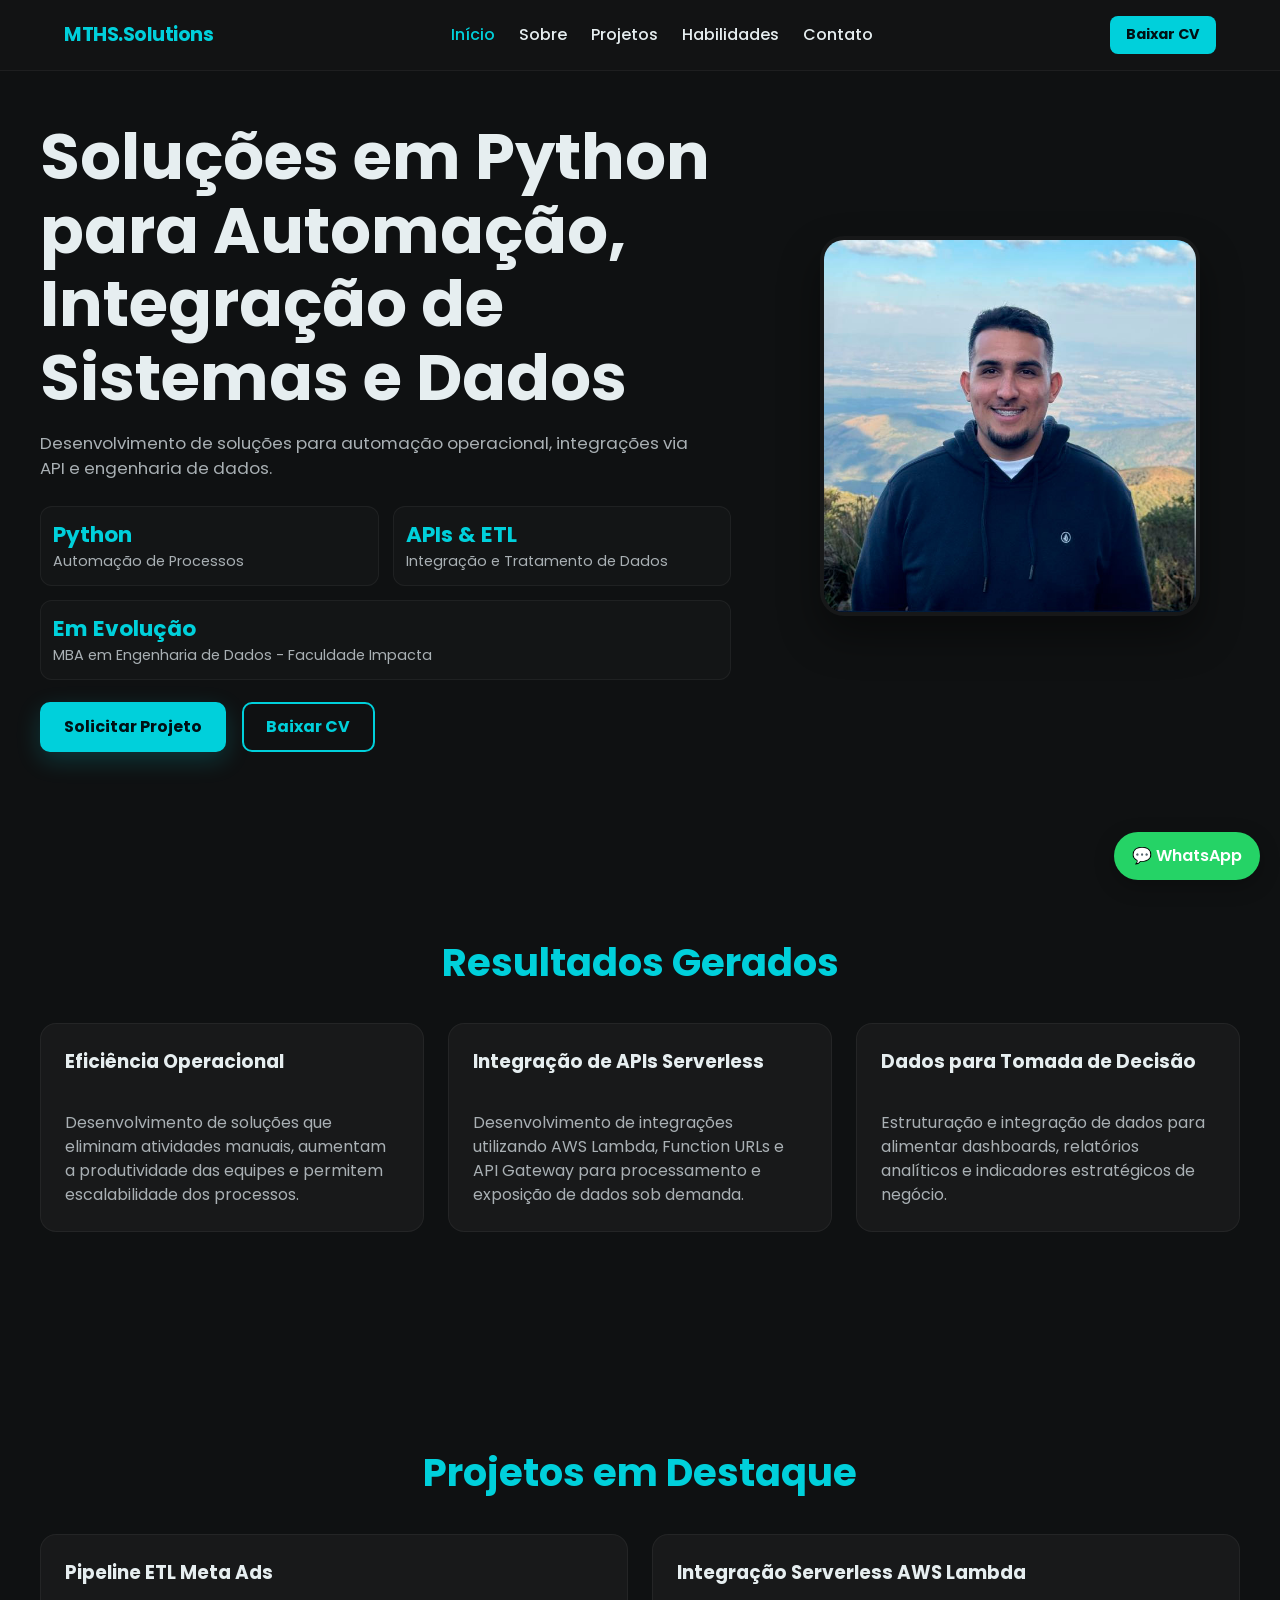
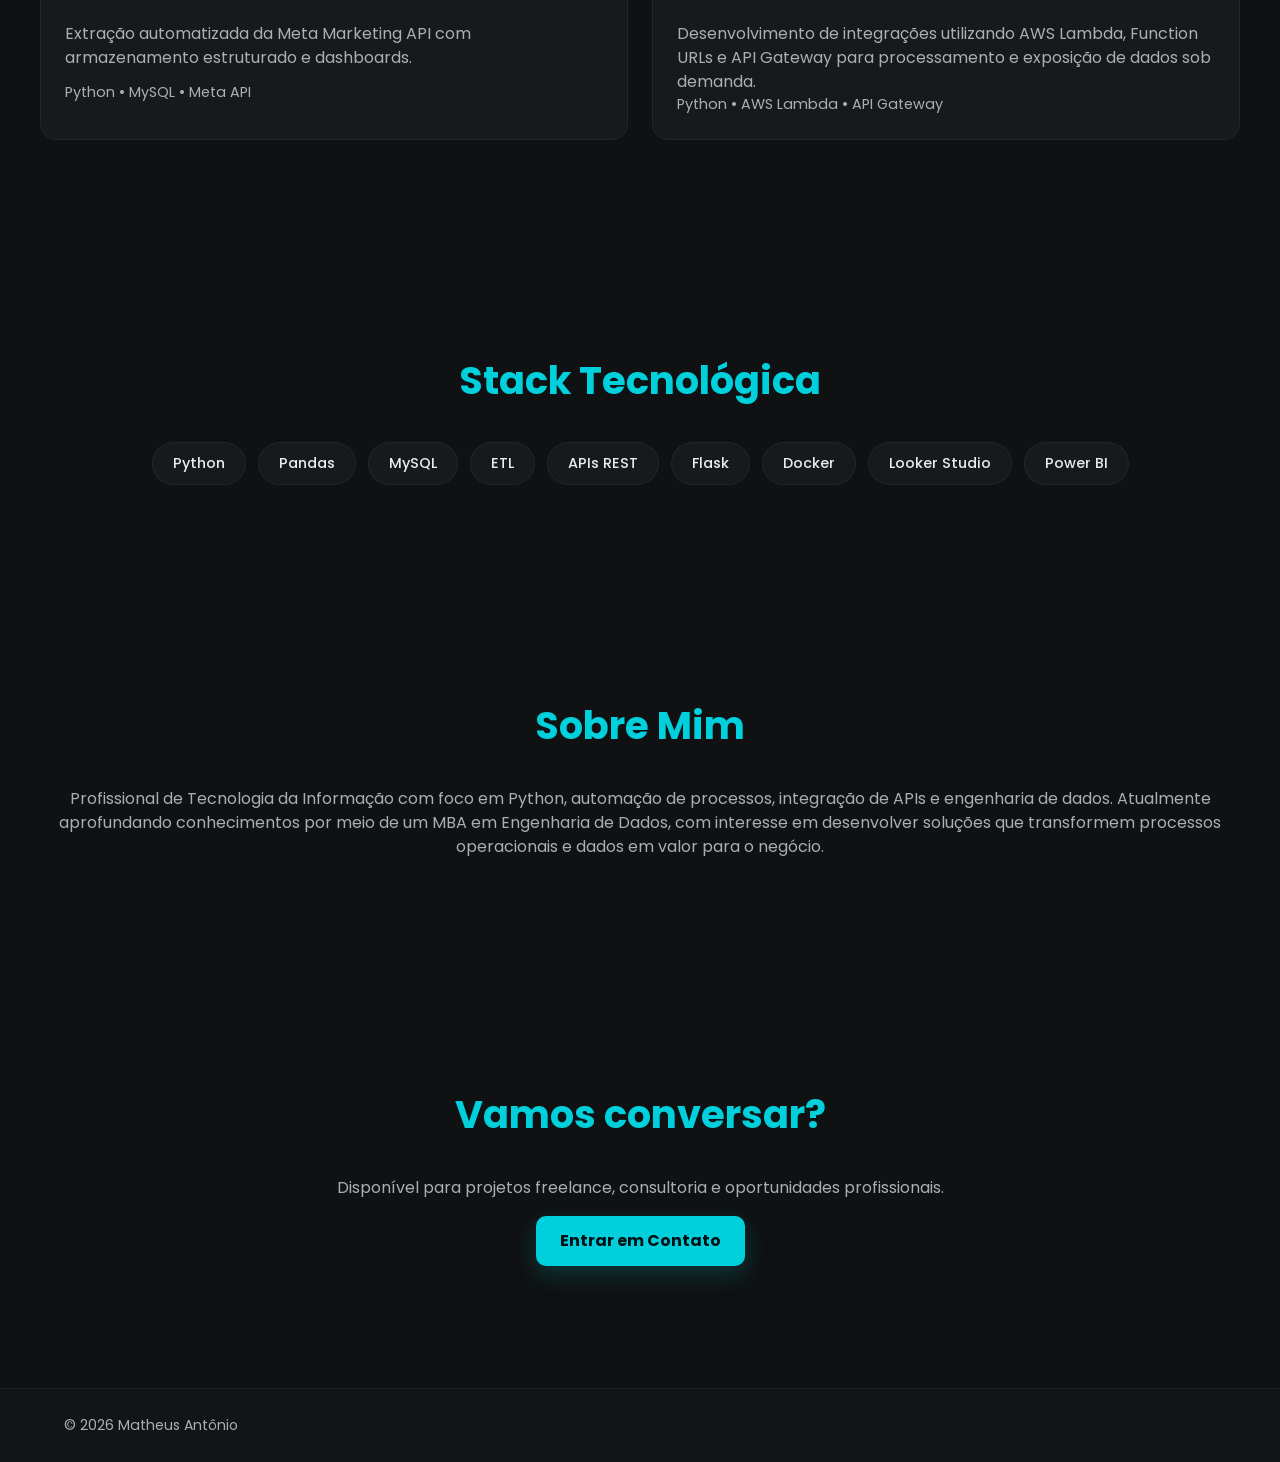
==== index.html @ af02271b "." ====
<!DOCTYPE html>
<html lang="pt-BR">

<head>

  <meta charset="utf-8">

  <meta
    name="viewport"
    content="width=device-width, initial-scale=1">

  <title>
    MTHS.Solution | Matheus Antonio
  </title>

  <meta
    name="description"
    content="Automação de processos, integração de APIs, ETL, engenharia de dados, OCR e dashboards. Soluções em Python para empresas.">

  <meta
    name="author"
    content="Matheus Antônio">

  <meta
    name="keywords"
    content="
    automação de processos,
    python,
    engenharia de dados,
    etl,
    mysql,
    api,
    web scraping,
    ocr,
    dashboards,
    looker studio,
    power bi
  ">

  <link
    rel="canonical"
    href="https://math3us021f.github.io/mths-solutions/">

  <link
    rel="icon"
    href="./assets/files/logo.png">

  <!-- Open Graph -->

  <meta
    property="og:locale"
    content="pt_BR">

  <meta
    property="og:type"
    content="website">

  <meta
    property="og:title"
    content="Matheus Antônio | Automação de Processos e Engenharia de Dados">

  <meta
    property="og:description"
    content="Automação, ETL, APIs, OCR e dashboards para empresas.">

  <meta
    property="og:url"
    content="https://math3us021f.github.io/mths-solutions/">

  <meta
    property="og:image"
    content="https://math3us021f.github.io/mths-solutions/assets/img/perfil.jpg">

  <meta
    property="og:site_name"
    content="MTHS.Solutions">

  <!-- Twitter -->

  <meta
    name="twitter:card"
    content="summary_large_image">

  <meta
    name="twitter:title"
    content="Matheus Antônio | Automação de Processos e Engenharia de Dados">

  <meta
    name="twitter:description"
    content="Automação, ETL, APIs, OCR e dashboards para empresas.">

  <meta
    name="twitter:image"
    content="https://math3us021f.github.io/mths-solutions/assets/img/perfil.jpg">

  <!-- Google Fonts -->

  <link
    rel="preconnect"
    href="https://fonts.googleapis.com">

  <link
    rel="preconnect"
    href="https://fonts.gstatic.com"
    crossorigin>

  <link
    href="https://fonts.googleapis.com/css2?family=Poppins:wght@300;400;600;700&display=swap"
    rel="stylesheet">

  <!-- CSS -->

  <link
    rel="stylesheet"
    href="./assets/css/style.css">

</head>

<body>

  <!-- WhatsApp -->

  <a href="https://wa.me/5511971608644"
    class="whatsapp-float"
    target="_blank"
    rel="noopener noreferrer">

    💬 WhatsApp

  </a>

  <!-- Header -->

  <header id="site-header" class="site-header">

    <div class="container header-inner">

      <a href="#home" class="logo">
        MTHS.Solutions
      </a>

      <nav id="navLinks" class="nav-center">

        <ul class="nav-list">

          <li><a href="#home" class="nav-link">Início</a></li>
          <li><a href="#sobre" class="nav-link">Sobre</a></li>
          <li><a href="#projetos" class="nav-link">Projetos</a></li>
          <li><a href="#habilidades" class="nav-link">Habilidades</a></li>
          <li><a href="#contato" class="nav-link">Contato</a></li>

        </ul>

      </nav>

      <div class="header-actions">

        <a href="./assets/files/Matheus_Antonio.pdf"
          class="btn-cv"
          download>

          Baixar CV

        </a>

        <button
            id="btnMenu"
            class="nav-toggle"
            aria-controls="navLinks"
            aria-expanded="false"
            aria-label="Abrir menu de navegação">

            <span class="hamburger"></span>

        </button>

      </div>

    </div>

  </header>

  <main>

    <!-- HERO -->

    <section id="home" class="hero container section">

      <div class="hero-left">

        <h1>
         Soluções em Python para Automação, Integração de Sistemas e Dados
        </h1>

        <p class="hero-bio">
          Desenvolvimento de soluções para automação operacional, integrações via API e engenharia de dados.
        </p>

        <div class="hero-stats">

          <div class="stat">
            <strong>Python</strong>
            <div class="small muted">
              Automação de Processos
            </div>
          </div>

          <div class="stat">
            <strong>APIs & ETL</strong>
            <div class="small muted">
              Integração e Tratamento de Dados
            </div>
          </div>

          <div class="stat">
            <strong>Em Evolução</strong>
            <div class="small muted">
              MBA em Engenharia de Dados - Faculdade Impacta
            </div>
          </div>

        </div>

        <div class="hero-cta">

          <a href="https://wa.me/5511971608644"
            class="btn-primary"
            target="_blank"
            rel="noopener noreferrer">

            Solicitar Projeto

          </a>

          <a href="./assets/files/Matheus_Antonio.pdf"
            class="btn-outline"
            download>

            Baixar CV

          </a>

        </div>

      </div>

      <div class="hero-right">

        <img
          src="./assets/img/perfil.jpg"
          alt="Matheus Antônio"
          class="perfil-img"
          width="380"
          height="380"
          loading="lazy">

      </div>

    </section>

    <!-- RESULTADOS -->

    <section class="section container">

      <h2 class="section-title">
        Resultados Gerados
      </h2>

      <div class="projects-grid">

        <div class="project-card">
          <h3>Eficiência Operacional</h3>
          <p class="muted">
            Desenvolvimento de soluções que eliminam atividades manuais, aumentam a produtividade das equipes e permitem escalabilidade dos processos.
          </p>
        </div>

        <div class="project-card">
          <h3>Integração de APIs Serverless</h3>
          <p class="muted">
            Desenvolvimento de integrações utilizando AWS Lambda, Function URLs e API Gateway para processamento e exposição de dados sob demanda.
          </p>
        </div>

        <div class="project-card">
          <h3>Dados para Tomada de Decisão</h3>
          <p class="muted">
            Estruturação e integração de dados para alimentar dashboards, relatórios analíticos e indicadores estratégicos de negócio.
          </p>
        </div>

      </div>

    </section>


    <!-- PROJETOS -->

    <section id="projetos" class="section container">

      <h2 class="section-title">
        Projetos em Destaque
      </h2>

      <div class="projects-grid">

        <article class="project-card">

          <h3>Pipeline ETL Meta Ads</h3>

          <p class="muted">
            Extração automatizada da Meta Marketing API com armazenamento estruturado e dashboards.
          </p>
          
          <div class="muted small">
            Python • MySQL • Meta API
          </div>
          
          <!-- <a
            href="https://github.com/Math3us021f"
            class="btn-outline-sm"
            target="_blank"
            rel="noopener noreferrer">

            Ver Projeto

          </a> -->

        </article>

        <article class="project-card">

          <h3>Integração Serverless AWS Lambda</h3>

          <p class="muted">
            Desenvolvimento de integrações utilizando AWS Lambda, Function URLs e API Gateway para processamento e exposição de dados sob demanda.
          </p>

          <div class="muted small">
            Python • AWS Lambda • API Gateway
          </div>

          <!-- <a
            href="https://github.com/Math3us021f"
            class="btn-outline-sm"
            target="_blank"
            rel="noopener noreferrer">

            Ver Projeto

          </a> -->

        </article>

      </div>

    </section>

    <!-- HABILIDADES -->

    <section id="habilidades" class="section container">

      <h2 class="section-title">
        Stack Tecnológica
      </h2>

      <div class="skills-grid">

        <div class="skill-card">Python</div>
        <div class="skill-card">Pandas</div>
        <div class="skill-card">MySQL</div>
        <div class="skill-card">ETL</div>
        <div class="skill-card">APIs REST</div>
        <div class="skill-card">Flask</div>
        <div class="skill-card">Docker</div>
        <div class="skill-card">Looker Studio</div>
        <div class="skill-card">Power BI</div>

      </div>

    </section>

    <!-- SOBRE -->

    <section id="sobre" class="section container">

      <h2 class="section-title">
        Sobre Mim
      </h2>

      <p class="muted center">
        Profissional de Tecnologia da Informação com foco em Python, automação de processos, integração de APIs e engenharia de dados. Atualmente aprofundando conhecimentos por meio de um MBA em Engenharia de Dados, com interesse em desenvolver soluções que transformem processos operacionais e dados em valor para o negócio.
      </p>

    </section>

    <!-- CONTATO -->

    <section id="contato" class="section container center">

      <h2 class="section-title">
        Vamos conversar?
      </h2>

      <p class="muted">
        Disponível para projetos freelance, consultoria e oportunidades profissionais.
      </p>

      <a href="https://wa.me/5511971608644"
        class="btn-primary"
        target="_blank"
        rel="noopener noreferrer">

        Entrar em Contato

      </a>

      <div class="hero-links">

        <!-- <a
          href="https://github.com/Math3us021f"
          class="social-btn"
          target="_blank">
          GitHub
        </a>

        <a
          href="https://linkedin.com/in/mthsa"
          class="social-btn"
          target="_blank">
          LinkedIn
        </a>

      </div> -->

    </section>

  </main>

  <footer class="site-footer">

    <div class="container footer-inner">

      <p class="footer-copy">
        © 2026 Matheus Antônio
      </p>

    </div>

  </footer>

 <script type="application/ld+json">
    {
    "@context":"https://schema.org",
    "@type":"Person",
    "name":"Matheus Antônio",
    "url":"https://math3us021f.github.io/mths-solutions/",
    "jobTitle":"Desenvolvedor Python e Engenheiro de Dados",
    "sameAs":[
        "https://github.com/Math3us021f",
        "https://linkedin.com/in/mthsa"
    ]
    }
</script>

 <script src="./assets/js/main.js"></script>

</body>

</html>
---- assets/css/style.css ----
/* =========================
   VARIABLES
   ========================= */
:root{
--bg:#0f1112;
--surface:rgba(20,21,22,0.95);
--surface-2:#18191a;
--text:#e6eef0;
--muted:#a9b0b4;
--accent:#00d0db;
--accent-2:#00a9b1;
--border:rgba(255,255,255,0.05);
--radius:12px;
--container-width:1200px;
--whatsapp:#25D366;
}

/* =========================
   BASE
   ========================= */
*{box-sizing:border-box}

html{scroll-behavior:smooth}

body{
margin:0;
min-height:100%;
font-family:"Poppins",system-ui,Segoe UI,Roboto,Helvetica,Arial,sans-serif;
background:var(--bg);
color:var(--text);
line-height:1.5;
-webkit-font-smoothing:antialiased;
-moz-osx-font-smoothing:grayscale;
overflow-x:hidden;
}

img{
max-width:100%;
height:auto;
display:block;
vertical-align:middle;
}

section{
scroll-margin-top:90px;
}

/* =========================
   ACCESSIBILITY
   ========================= */
a:focus-visible,
button:focus-visible{
outline:2px solid var(--accent);
outline-offset:2px;
}

/* =========================
   UTILITIES
   ========================= */
.muted{color:var(--muted)}
.small{font-size:.9rem}
.center{text-align:center}

/* =========================
   CONTAINER
   ========================= */
.container{
width:100%;
max-width:var(--container-width);
margin:0 auto;
padding:0 24px;
}

/* =========================
   HEADER
   ========================= */
.site-header{
position:fixed;
top:0;
left:0;
right:0;
width:100%;
background:var(--surface);
border-bottom:1px solid var(--border);
z-index:100;
backdrop-filter:blur(10px);
transition:box-shadow .3s;
}

.site-header.scrolled{
box-shadow:0 10px 30px rgba(0,0,0,.4);
}

.header-inner{
display:flex;
align-items:center;
justify-content:space-between;
height:70px;
}

.logo{
color:var(--accent);
font-weight:700;
font-size:1.2rem;
letter-spacing:-.5px;
text-decoration:none;
}

/* =========================
   NAVIGATION
   ========================= */
.nav-list{
display:flex;
gap:24px;
align-items:center;
list-style:none;
margin:0;
padding:0;
}

.nav-list li{
margin:0;
padding:0;
}

.nav-center{
display:flex;
align-items:center;
}

.nav-link{
color:var(--text);
text-decoration:none;
font-weight:500;
transition:.2s;
}

.nav-link:hover,
.nav-link.active{
color:var(--accent);
}

/* =========================
   BUTTONS
   ========================= */
.btn-cv,.btn-primary,.btn-outline{
display:inline-flex;
align-items:center;
justify-content:center;
text-decoration:none;
font-weight:700;
cursor:pointer;
border:none;
white-space:nowrap;
transition:.2s;
}

.btn-cv{
background:var(--accent);
color:#001014;
padding:.5rem 1rem;
border-radius:8px;
font-size:.9rem;
}

.btn-primary{
background:var(--accent);
color:#001014;
padding:.8rem 1.5rem;
border-radius:10px;
box-shadow:0 8px 24px rgba(0,208,219,.2);
}

.btn-outline{
border:2px solid var(--accent);
color:var(--accent);
background:transparent;
padding:.7rem 1.4rem;
border-radius:10px;
}

.btn-cv:hover,
.btn-primary:hover{
background:var(--accent-2);
transform:translateY(-2px);
}

.btn-outline:hover{
background:var(--accent);
color:#001014;
}

/* =========================
   MOBILE MENU
   ========================= */
.nav-toggle{
display:none;
background:none;
border:0;
padding:8px;
cursor:pointer;
}

.hamburger,
.hamburger::before,
.hamburger::after{
display:block;
width:24px;
height:2px;
background:var(--text);
border-radius:2px;
position:relative;
transition:.3s;
}

.hamburger::before,
.hamburger::after{
content:"";
position:absolute;
left:0;
}

.hamburger::before{top:-8px}
.hamburger::after{top:8px}

.nav-toggle.open .hamburger{
background:transparent;
}

.nav-toggle.open .hamburger::before{
transform:rotate(45deg);
top:0;
}

.nav-toggle.open .hamburger::after{
transform:rotate(-45deg);
top:0;
}

/* =========================
   SECTIONS
   ========================= */
.section{
padding:clamp(50px,10vh,100px) 0;
}

.section-title{
font-size:clamp(1.8rem,4vw,2.4rem);
color:var(--accent);
margin-bottom:32px;
text-align:center;
}

/* =========================
   HERO
   ========================= */
.hero{
display:grid;
grid-template-columns:1.2fr .8fr;
gap:48px;
align-items:center;
min-height:90vh;
padding:120px 0 60px;
}

.hero h1{
font-size:clamp(2.2rem,6vw,4rem);
line-height:1.15;
margin:0 0 16px;
}

.hero-role{
font-size:clamp(1.1rem,3vw,1.5rem);
color:var(--accent);
font-weight:600;
margin:10px 0 20px;
}

.hero-bio{
max-width:650px;
color:var(--muted);
font-size:1.05rem;
margin-bottom:24px;
}

.hero-cta{
display:flex;
gap:16px;
flex-wrap:wrap;
}

.hero-links,
.social-links{
margin-top:32px;
display:flex;
gap:12px;
flex-wrap:wrap;
}

.hero-right .hero-role{
margin-top:0;
font-size:1.15rem;
}

/* =========================
   HERO STATS
   ========================= */
.hero-stats{
display:grid;
grid-template-columns:1fr 1fr;
gap:14px;
margin:18px 0 22px;
text-align:left;
}

.hero-stats .stat{
padding:12px;
background:rgba(255,255,255,.02);
border:1px solid var(--border);
border-radius:var(--radius);
}

.hero-stats strong{
display:block;
font-size:1.35rem;
color:var(--accent);
}

.hero-stats .stat:last-child{
grid-column:span 2;
}

/* =========================
   PROFILE IMAGE
   ========================= */
.perfil-img{
width:100%;
max-width:380px;
aspect-ratio:1/1;
object-fit:cover;
border-radius:24px;
border:4px solid rgba(255,255,255,.03);
box-shadow:0 20px 40px rgba(0,0,0,.4);
margin:0 auto 20px;
}

/* =========================
   SOCIAL BUTTONS
   ========================= */
.social-btn{
display:inline-flex;
align-items:center;
gap:8px;
padding:.6rem 1rem;
border-radius:99px;
background:var(--surface-2);
border:1px solid var(--border);
color:var(--muted);
text-decoration:none;
transition:.3s;
}

.social-btn .icon{
width:18px;
height:18px;
}

.social-btn:hover{
transform:translateY(-3px);
color:var(--accent);
border-color:var(--accent);
}

/* =========================
   SKILLS
   ========================= */
.skills-grid{
display:flex;
flex-wrap:wrap;
gap:12px;
justify-content:center;
}

.skill-card{
background:var(--surface-2);
padding:10px 20px;
border-radius:50px;
border:1px solid var(--border);
font-size:.9rem;
font-weight:500;
}

/* =========================
   PROJECTS
   ========================= */
.projects-grid{
display:grid;
grid-template-columns:repeat(auto-fit,minmax(260px,1fr));
gap:24px;
}

.project-card{
display:flex;
flex-direction:column;
background:var(--surface-2);
border-radius:16px;
padding:24px;
border:1px solid var(--border);
transition:transform .3s,box-shadow .3s;
will-change:transform;
min-height: 100%
}

.project-card h3{
  margin-top: 0;     /* Remove margem superior do título */
}

.project-card .muted:last-of-type{
  margin-bottom: auto;  /* Empurra o botão para baixo */
}
.project-card:hover{
transform:translateY(-8px);
box-shadow:0 20px 40px rgba(0,0,0,.4);
}

.btn-outline-sm{
display:inline-flex;
align-items:center;
justify-content:center;
margin-top:16px;
padding:.55rem .95rem;
border-radius:8px;
border:1px solid var(--accent);
color:var(--accent);
text-decoration:none;
font-size:.88rem;
font-weight:700;
transition:.2s;
}

.btn-outline-sm:hover{
background:var(--accent);
color:#001014;
}

/* =========================
   CONTACT
   ========================= */
.contato-grid{
display:grid;
grid-template-columns:1fr 350px;
gap:60px;
align-items:center;
}

/* =========================
   TOAST
   ========================= */
.toast{
position:fixed;
bottom:20px;
left:50%;
transform:translateX(-50%) translateY(120%);
background:var(--surface-2);
color:var(--text);
padding:12px 20px;
border-radius:8px;
border:1px solid var(--border);
font-size:.9rem;
z-index:1000;
transition:transform .3s ease;
box-shadow:0 8px 24px rgba(0,0,0,.3);
white-space:nowrap;
}

.toast.visible{
transform:translateX(-50%) translateY(0);
}

/* =========================
   FOOTER
   ========================= */
.site-footer{
padding:26px 0;
border-top:1px solid var(--border);
color:var(--muted);
background:rgba(255,255,255,.01);
}

.footer-inner{
display:flex;
align-items:center;
justify-content:space-between;
gap:14px;
}

.footer-copy{
margin:0;
font-size:.88rem;
}

.footer-links{
display:flex;
gap:14px;
flex-wrap:wrap;
}

.footer-links a{
color:var(--muted);
text-decoration:none;
font-size:.88rem;
padding:6px 8px;
border-radius:10px;
transition:.2s;
}

.footer-links a:hover{
color:var(--accent);
background:rgba(255,255,255,.03);
}

/* =========================
   WHATSAPP BUTTON
   ========================= */
.whatsapp-float{
position:fixed;
bottom:20px;
right:20px;
background:var(--whatsapp);
color:#fff;
padding:12px 18px;
border-radius:30px;
font-weight:600;
text-decoration:none;
box-shadow:0 6px 20px rgba(0,0,0,.25);
z-index:999;
transition:.3s;
}

.whatsapp-float:hover{
transform:scale(1.05);
}

/* =========================
   RESPONSIVE
   ========================= */

@media(max-width:1000px){

.hero{
grid-template-columns:1fr;
text-align:center;
gap:18px;
min-height:auto;
}

.hero-left{order:1}
.hero-right{order:2}

.hero-right{
max-width:640px;
margin:0 auto;
padding:14px;
background:rgba(255,255,255,.02);
border:1px solid var(--border);
border-radius:14px;
}

.contato-grid{
grid-template-columns:1fr;
text-align:center;
gap:34px;
}

.social-links{
justify-content:center;
}

}

@media(max-width:768px){

.nav-toggle{
display:block;
}

.header-actions .btn-cv{
display:none;
}

.nav-center{
position:absolute;
top:70px;
left:0;
right:0;
background:var(--surface-2);
flex-direction:column;
padding:18px;
border-bottom:1px solid var(--border);

opacity:0;
transform:translateY(-10px);
pointer-events:none;
transition:.25s ease;
}

.nav-center.active{
opacity:1;
transform:translateY(0);
pointer-events:auto;
}

.nav-center .nav-link{
padding:10px 0;
font-size:1rem;
}

}

@media(max-width:600px){

.container{
padding:0 18px;
}

.hero{
padding:96px 0 40px;
}

.hero-cta{
width:100%;
flex-direction:column;
gap:10px;
}

.btn-primary,
.btn-outline{
width:100%;
max-width:360px;
margin:0 auto;
}

.section{
padding:44px 0;
}

.projects-grid{
gap:14px;
}

.project-card{
padding:18px;
}

.skill-card{
padding:9px 14px;
font-size:.85rem;
}

.whatsapp-float{
bottom:16px;
right:16px;
padding:10px 14px;
font-size:.9rem;
}

}

@media(max-width:380px){

.hero{
gap:14px;
padding:88px 0 34px;
}

.hero-stats{
grid-template-columns:1fr;
}

.hero-stats .stat:last-child{
grid-column:auto;
}

.perfil-img{
width:min(72vw,240px);
margin:0 auto 10px; 
}

}

::selection{
background:var(--accent);
color:#001014;
}

::-webkit-scrollbar{
width:10px;
}

::-webkit-scrollbar-track{
background:var(--bg);
}

::-webkit-scrollbar-thumb{
background:var(--accent);
border-radius:999px;
}
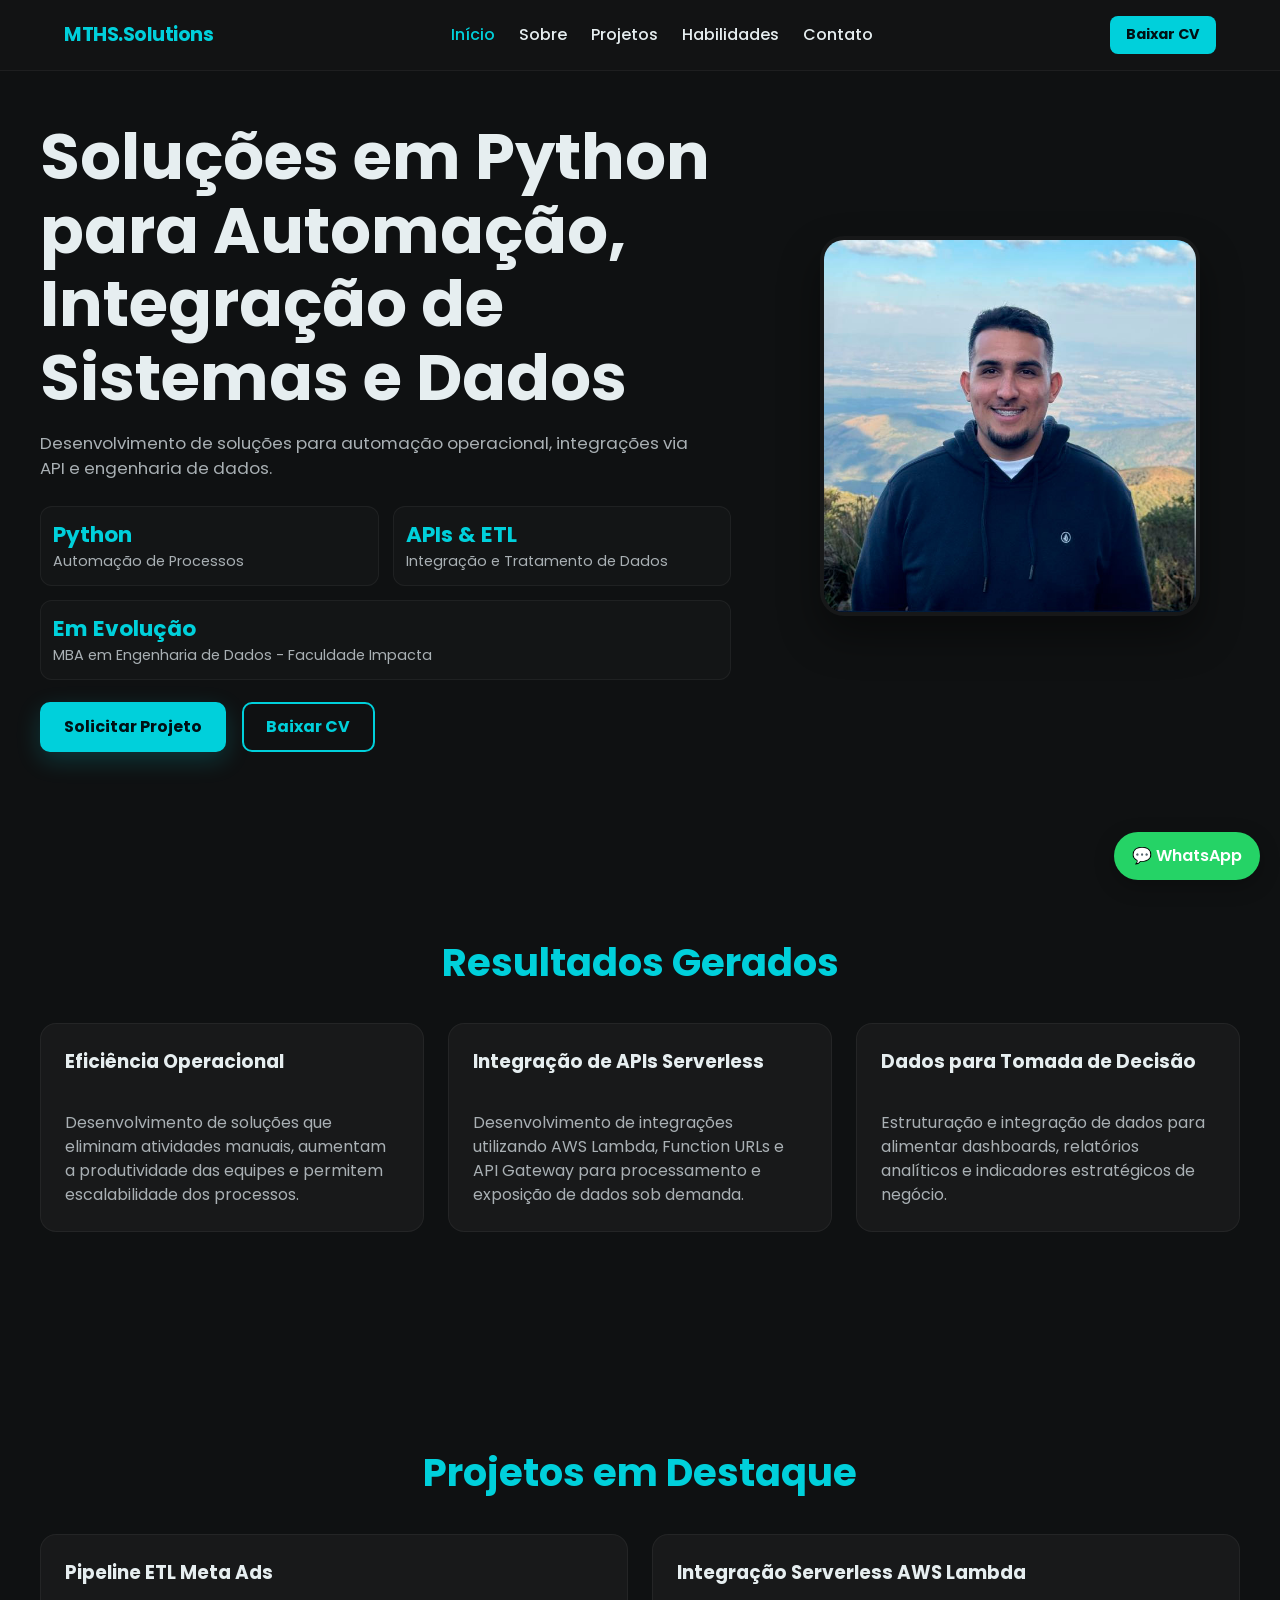
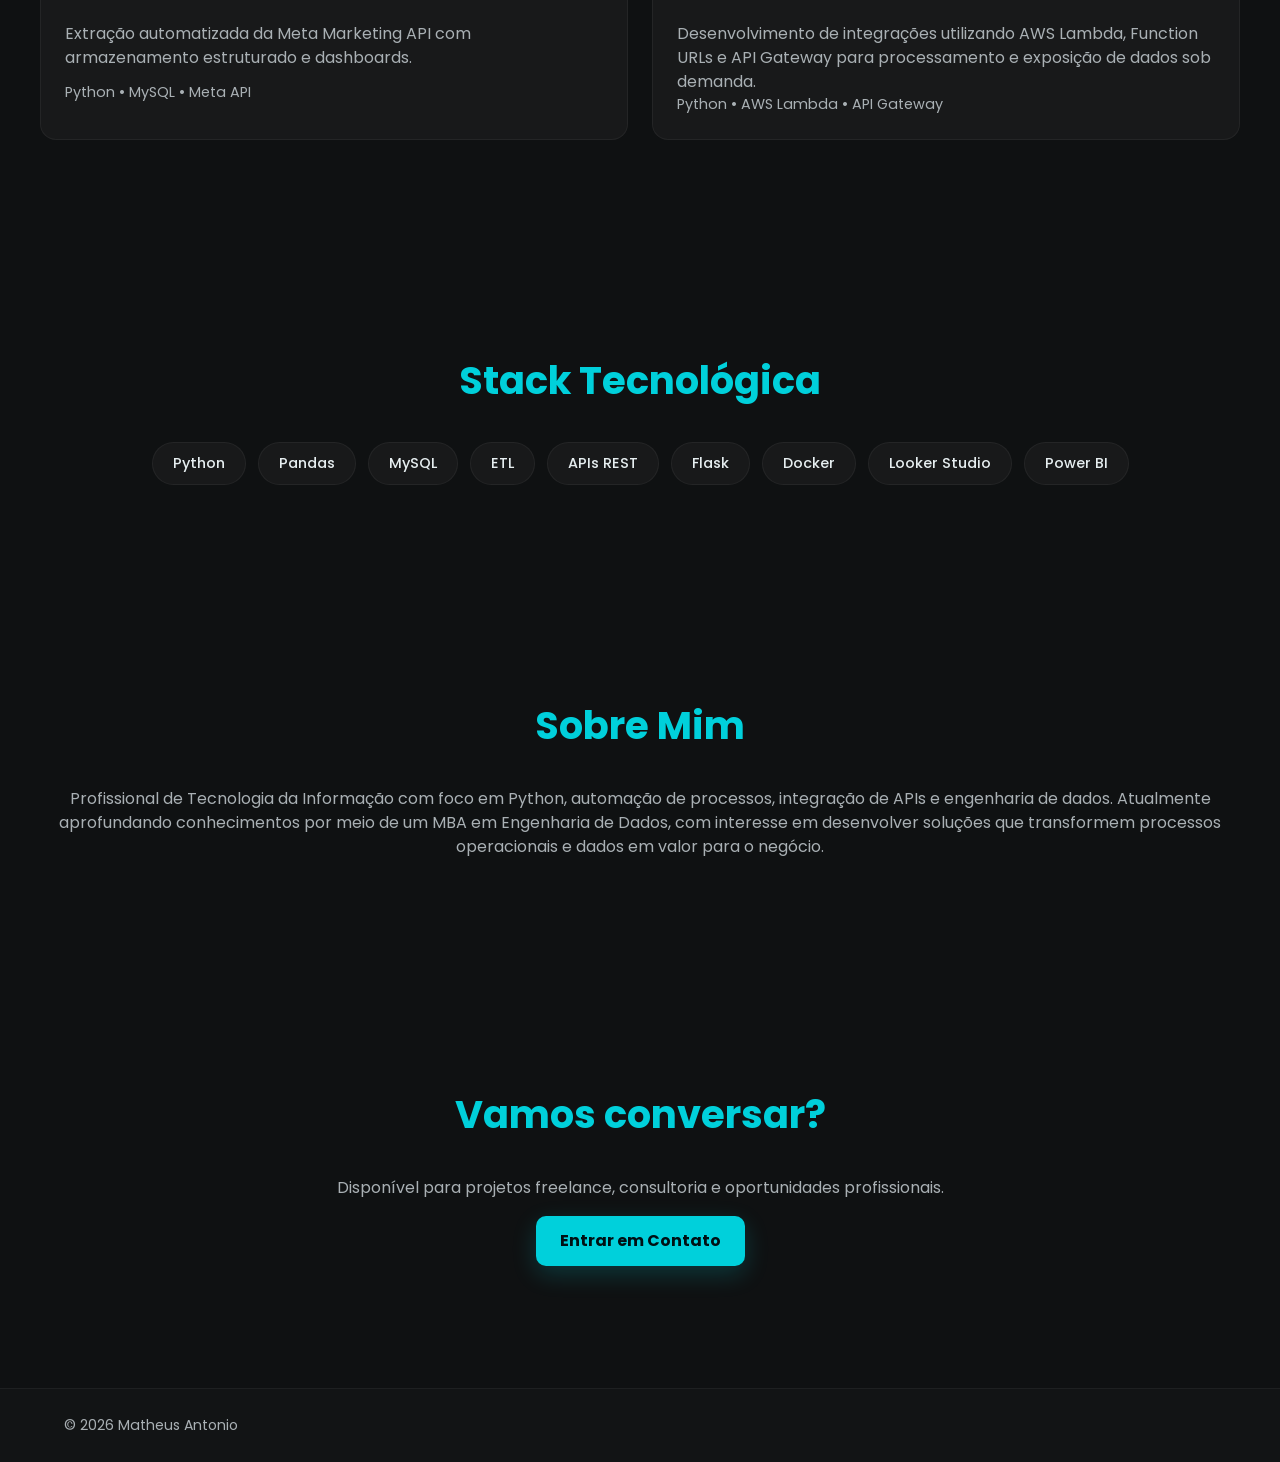
==== commit ef90af0a: "." ====
--- a/index.html
+++ b/index.html
@@ -19,7 +19,7 @@
 
   <meta
     name="author"
-    content="Matheus Antônio">
+    content="Matheus Antonio">
 
   <meta
     name="keywords"
@@ -57,7 +57,7 @@
 
   <meta
     property="og:title"
-    content="Matheus Antônio | Automação de Processos e Engenharia de Dados">
+    content="Matheus Antonio | Automação de Processos e Engenharia de Dados">
 
   <meta
     property="og:description"
@@ -83,7 +83,7 @@
 
   <meta
     name="twitter:title"
-    content="Matheus Antônio | Automação de Processos e Engenharia de Dados">
+    content="Matheus Antonio | Automação de Processos e Engenharia de Dados">
 
   <meta
     name="twitter:description"
@@ -248,7 +248,7 @@
 
         <img
           src="./assets/img/perfil.jpg"
-          alt="Matheus Antônio"
+          alt="Matheus Antonio"
           class="perfil-img"
           width="380"
           height="380"
@@ -442,7 +442,7 @@
     <div class="container footer-inner">
 
       <p class="footer-copy">
-        © 2026 Matheus Antônio
+        © 2026 Matheus Antonio
       </p>
 
     </div>
@@ -453,7 +453,7 @@
     {
     "@context":"https://schema.org",
     "@type":"Person",
-    "name":"Matheus Antônio",
+    "name":"Matheus Antonio",
     "url":"https://math3us021f.github.io/mths-solutions/",
     "jobTitle":"Desenvolvedor Python e Engenheiro de Dados",
     "sameAs":[
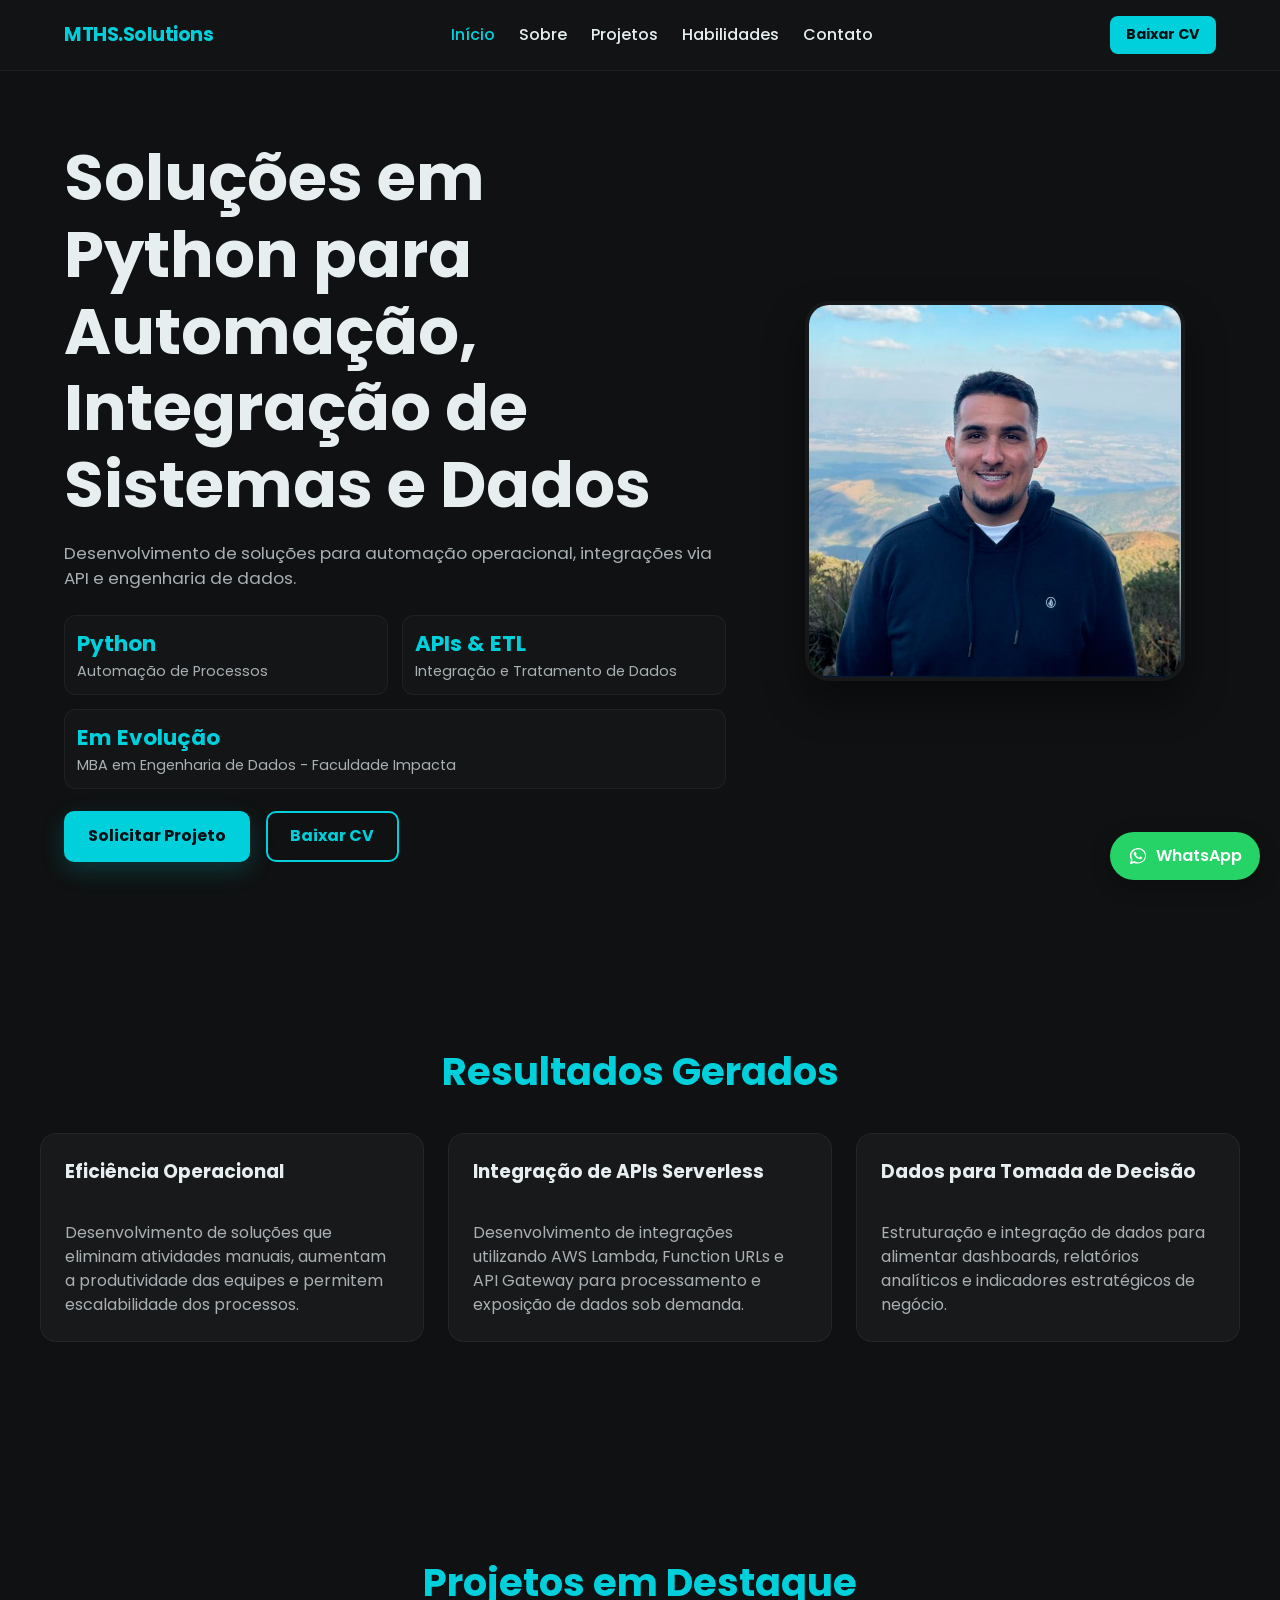
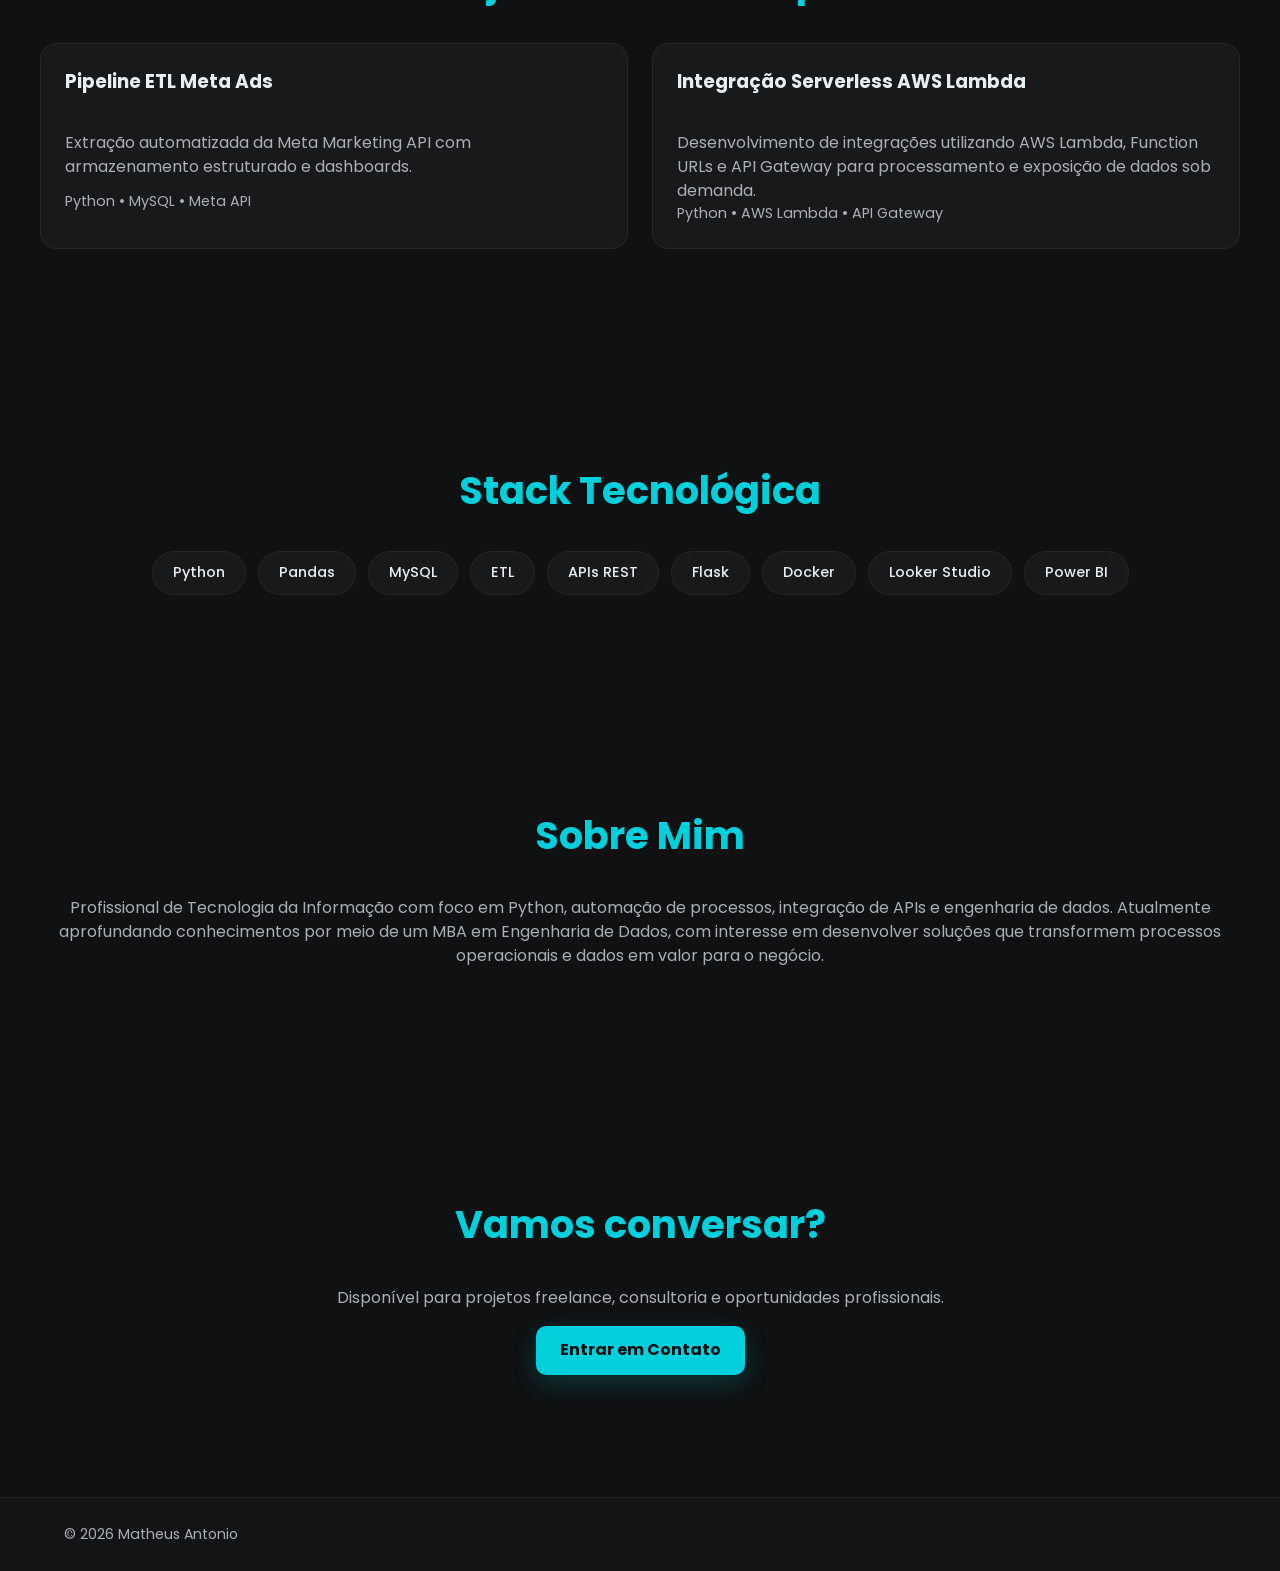
==== commit 598fc8d2: "Ajustes de botão de whatsapp e no hero" ====
--- a/index.html
+++ b/index.html
@@ -123,9 +123,21 @@
   <a href="https://wa.me/5511971608644"
     class="whatsapp-float"
     target="_blank"
-    rel="noopener noreferrer">
-
-    💬 WhatsApp
+    rel="noopener noreferrer"
+    aria-label="Entrar em contato pelo WhatsApp">
+
+    <svg
+      class="whatsapp-icon"
+      xmlns="http://www.w3.org/2000/svg"
+      viewBox="0 0 32 32"
+      aria-hidden="true"
+      focusable="false">
+      <path
+        fill="currentColor"
+        d="M16.02 3C8.84 3 3 8.72 3 15.75c0 2.25.61 4.45 1.77 6.37L3 29l7.08-1.82A13.24 13.24 0 0 0 16.02 28C23.2 28 29 22.28 29 15.25S23.2 3 16.02 3Zm0 22.83c-1.85 0-3.66-.49-5.24-1.42l-.38-.22-4.2 1.08 1.12-4.02-.25-.41a10.2 10.2 0 0 1-1.59-5.09c0-5.84 4.86-10.58 10.84-10.58 5.98 0 10.84 4.74 10.84 10.58 0 5.83-4.86 10.58-10.84 10.58Zm5.95-7.92c-.33-.16-1.95-.94-2.25-1.05-.3-.11-.52-.16-.74.16-.22.32-.85 1.05-1.04 1.27-.19.21-.38.24-.71.08-.33-.16-1.39-.5-2.65-1.59-.98-.85-1.64-1.9-1.83-2.22-.19-.32-.02-.49.14-.65.15-.14.33-.38.49-.57.16-.19.22-.32.33-.54.11-.21.05-.4-.03-.57-.08-.16-.74-1.73-1.01-2.37-.27-.64-.54-.55-.74-.56h-.63c-.22 0-.57.08-.87.4-.3.32-1.14 1.09-1.14 2.66s1.17 3.08 1.33 3.29c.16.21 2.31 3.45 5.59 4.84.78.33 1.39.53 1.86.68.78.24 1.49.21 2.05.13.63-.09 1.95-.78 2.22-1.53.27-.75.27-1.39.19-1.53-.08-.13-.3-.21-.63-.37Z" />
+    </svg>
+
+    <span>WhatsApp</span>
 
   </a>
 
@@ -157,7 +169,9 @@
 
         <a href="./assets/files/Matheus_Antonio.pdf"
           class="btn-cv"
-          download>
+          download="Matheus_Antonio.pdf"
+          data-download="true"
+          aria-label="Baixar currículo em PDF">
 
           Baixar CV
 
@@ -184,7 +198,7 @@
 
     <!-- HERO -->
 
-    <section id="home" class="hero container section">
+    <section id="home" class="hero container">
 
       <div class="hero-left">
 
@@ -234,7 +248,9 @@
 
           <a href="./assets/files/Matheus_Antonio.pdf"
             class="btn-outline"
-            download>
+            download="Matheus_Antonio.pdf"
+            data-download="true"
+            aria-label="Baixar currículo em PDF">
 
             Baixar CV
 
@@ -260,7 +276,7 @@
 
     <!-- RESULTADOS -->
 
-    <section class="section container">
+    <section id="resultados" class="section container">
 
       <h2 class="section-title">
         Resultados Gerados
@@ -417,21 +433,25 @@
 
       <div class="hero-links">
 
-        <!-- <a
+        <!--
+        <a
           href="https://github.com/Math3us021f"
           class="social-btn"
-          target="_blank">
+          target="_blank"
+          rel="noopener noreferrer">
           GitHub
         </a>
 
         <a
           href="https://linkedin.com/in/mthsa"
           class="social-btn"
-          target="_blank">
+          target="_blank"
+          rel="noopener noreferrer">
           LinkedIn
         </a>
-
-      </div> -->
+        -->
+
+      </div>
 
     </section>
 
@@ -467,4 +487,4 @@
 
 </body>
 
-</html>
+</html>
--- a/assets/css/style.css
+++ b/assets/css/style.css
@@ -1,6 +1,6 @@
 /* =========================
-   VARIABLES
-   ========================= */
+VARIABLES
+========================= */
 :root{
 --bg:#0f1112;
 --surface:rgba(20,21,22,0.95);
@@ -16,8 +16,8 @@
 }
 
 /* =========================
-   BASE
-   ========================= */
+BASE
+========================= */
 *{box-sizing:border-box}
 
 html{scroll-behavior:smooth}
@@ -46,8 +46,8 @@
 }
 
 /* =========================
-   ACCESSIBILITY
-   ========================= */
+ACCESSIBILITY
+========================= */
 a:focus-visible,
 button:focus-visible{
 outline:2px solid var(--accent);
@@ -55,15 +55,15 @@
 }
 
 /* =========================
-   UTILITIES
-   ========================= */
+UTILITIES
+========================= */
 .muted{color:var(--muted)}
 .small{font-size:.9rem}
 .center{text-align:center}
 
 /* =========================
-   CONTAINER
-   ========================= */
+CONTAINER
+========================= */
 .container{
 width:100%;
 max-width:var(--container-width);
@@ -72,8 +72,8 @@
 }
 
 /* =========================
-   HEADER
-   ========================= */
+HEADER
+========================= */
 .site-header{
 position:fixed;
 top:0;
@@ -107,8 +107,8 @@
 }
 
 /* =========================
-   NAVIGATION
-   ========================= */
+NAVIGATION
+========================= */
 .nav-list{
 display:flex;
 gap:24px;
@@ -141,8 +141,8 @@
 }
 
 /* =========================
-   BUTTONS
-   ========================= */
+BUTTONS
+========================= */
 .btn-cv,.btn-primary,.btn-outline{
 display:inline-flex;
 align-items:center;
@@ -191,8 +191,8 @@
 }
 
 /* =========================
-   MOBILE MENU
-   ========================= */
+MOBILE MENU
+========================= */
 .nav-toggle{
 display:none;
 background:none;
@@ -238,8 +238,8 @@
 }
 
 /* =========================
-   SECTIONS
-   ========================= */
+SECTIONS
+========================= */
 .section{
 padding:clamp(50px,10vh,100px) 0;
 }
@@ -252,21 +252,30 @@
 }
 
 /* =========================
-   HERO
-   ========================= */
+HERO
+========================= */
 .hero{
 display:grid;
 grid-template-columns:1.2fr .8fr;
 gap:48px;
 align-items:center;
 min-height:90vh;
-padding:120px 0 60px;
+
+/* Header fixo = 70px */
+padding-top:140px;
+padding-bottom:60px;
 }
 
 .hero h1{
 font-size:clamp(2.2rem,6vw,4rem);
-line-height:1.15;
+line-height:1.2;
 margin:0 0 16px;
+
+word-wrap:break-word;
+overflow-wrap:break-word;
+
+hyphens:none;
+word-break:normal;
 }
 
 .hero-role{
@@ -303,8 +312,8 @@
 }
 
 /* =========================
-   HERO STATS
-   ========================= */
+HERO STATS
+========================= */
 .hero-stats{
 display:grid;
 grid-template-columns:1fr 1fr;
@@ -331,8 +340,8 @@
 }
 
 /* =========================
-   PROFILE IMAGE
-   ========================= */
+PROFILE IMAGE
+========================= */
 .perfil-img{
 width:100%;
 max-width:380px;
@@ -345,8 +354,8 @@
 }
 
 /* =========================
-   SOCIAL BUTTONS
-   ========================= */
+SOCIAL BUTTONS
+========================= */
 .social-btn{
 display:inline-flex;
 align-items:center;
@@ -372,8 +381,8 @@
 }
 
 /* =========================
-   SKILLS
-   ========================= */
+SKILLS
+========================= */
 .skills-grid{
 display:flex;
 flex-wrap:wrap;
@@ -391,8 +400,8 @@
 }
 
 /* =========================
-   PROJECTS
-   ========================= */
+PROJECTS
+========================= */
 .projects-grid{
 display:grid;
 grid-template-columns:repeat(auto-fit,minmax(260px,1fr));
@@ -408,16 +417,17 @@
 border:1px solid var(--border);
 transition:transform .3s,box-shadow .3s;
 will-change:transform;
-min-height: 100%
+min-height:100%;
 }
 
 .project-card h3{
-  margin-top: 0;     /* Remove margem superior do título */
+margin-top: 0;
 }
 
 .project-card .muted:last-of-type{
-  margin-bottom: auto;  /* Empurra o botão para baixo */
-}
+margin-bottom: auto;
+}
+
 .project-card:hover{
 transform:translateY(-8px);
 box-shadow:0 20px 40px rgba(0,0,0,.4);
@@ -444,8 +454,8 @@
 }
 
 /* =========================
-   CONTACT
-   ========================= */
+CONTACT
+========================= */
 .contato-grid{
 display:grid;
 grid-template-columns:1fr 350px;
@@ -454,8 +464,8 @@
 }
 
 /* =========================
-   TOAST
-   ========================= */
+TOAST
+========================= */
 .toast{
 position:fixed;
 bottom:20px;
@@ -478,8 +488,8 @@
 }
 
 /* =========================
-   FOOTER
-   ========================= */
+FOOTER
+========================= */
 .site-footer{
 padding:26px 0;
 border-top:1px solid var(--border);
@@ -520,12 +530,15 @@
 }
 
 /* =========================
-   WHATSAPP BUTTON
-   ========================= */
+WHATSAPP BUTTON
+========================= */
 .whatsapp-float{
 position:fixed;
 bottom:20px;
 right:20px;
+display:inline-flex;
+align-items:center;
+gap:8px;
 background:var(--whatsapp);
 color:#fff;
 padding:12px 18px;
@@ -537,13 +550,19 @@
 transition:.3s;
 }
 
+.whatsapp-icon{
+width:20px;
+height:20px;
+flex:0 0 auto;
+}
+
 .whatsapp-float:hover{
 transform:scale(1.05);
 }
 
 /* =========================
-   RESPONSIVE
-   ========================= */
+RESPONSIVE
+========================= */
 
 @media(max-width:1000px){
 
@@ -572,6 +591,7 @@
 gap:34px;
 }
 
+.hero-cta,
 .social-links{
 justify-content:center;
 }
@@ -610,11 +630,52 @@
 pointer-events:auto;
 }
 
+.nav-center .nav-list{
+flex-direction:column;
+gap:8px;
+width:100%;
+}
+
 .nav-center .nav-link{
 padding:10px 0;
 font-size:1rem;
 }
 
+.hero{
+grid-template-columns:1fr;
+text-align:center;
+gap:20px;
+
+min-height:auto;
+
+padding-top:140px;
+padding-bottom:40px;
+}
+
+.hero h1{
+font-size:1.9rem;
+line-height:1.3;
+
+hyphens:none;
+word-break:normal;
+}
+
+.hero-bio{
+font-size:.95rem;
+margin-bottom:16px;
+line-height:1.5;
+}
+
+.hero-stats{
+grid-template-columns:1fr;
+gap:12px;
+margin:16px 0 18px;
+}
+
+.hero-stats .stat:last-child{
+grid-column:auto;
+}
+
 }
 
 @media(max-width:600px){
@@ -624,7 +685,13 @@
 }
 
 .hero{
-padding:96px 0 40px;
+padding-top:140px;
+padding-bottom:40px;
+}
+
+.hero h1{
+font-size:1.7rem;
+line-height:1.3;
 }
 
 .hero-cta{
@@ -669,8 +736,14 @@
 @media(max-width:380px){
 
 .hero{
-gap:14px;
+gap:12px;
 padding:88px 0 34px;
+}
+
+.hero h1{
+font-size:clamp(1.3rem,4.5vw,2.2rem);
+word-wrap:break-word;
+overflow-wrap:break-word;
 }
 
 .hero-stats{
@@ -704,4 +777,4 @@
 ::-webkit-scrollbar-thumb{
 background:var(--accent);
 border-radius:999px;
-}
+}
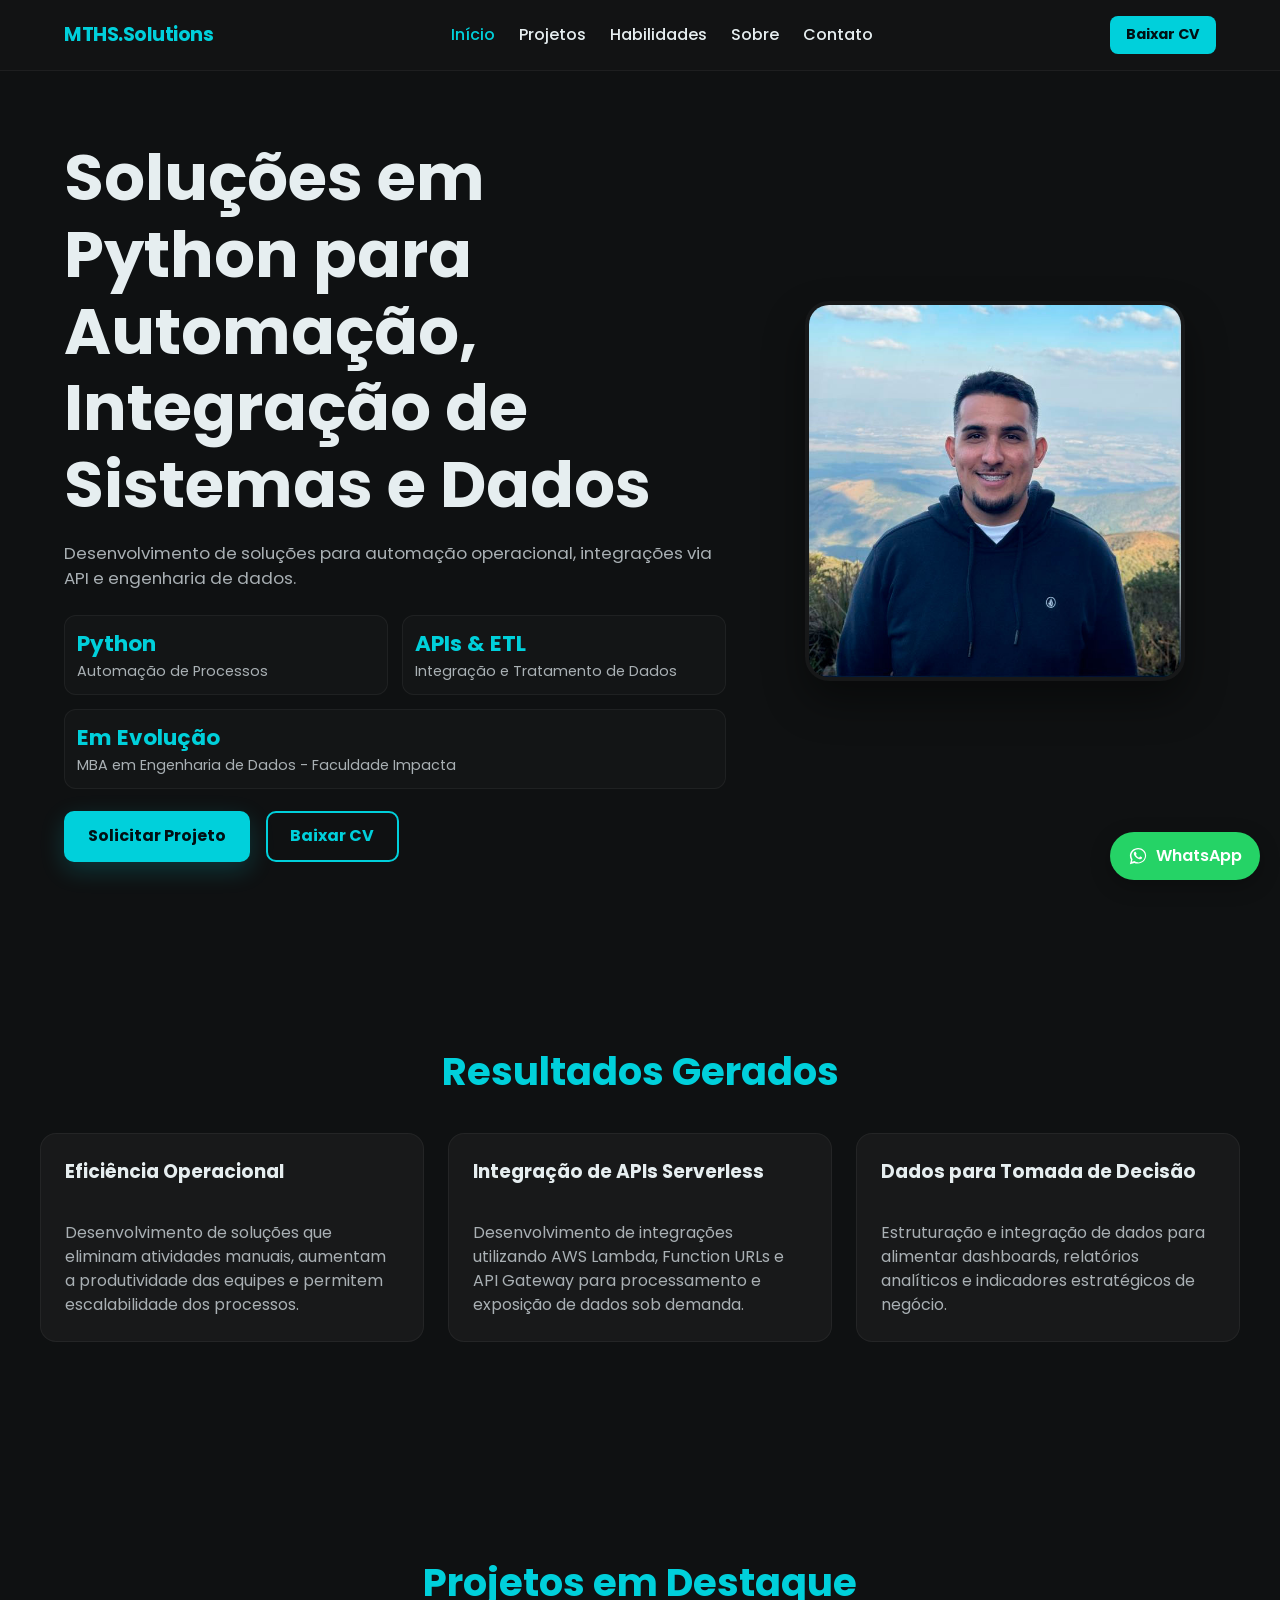
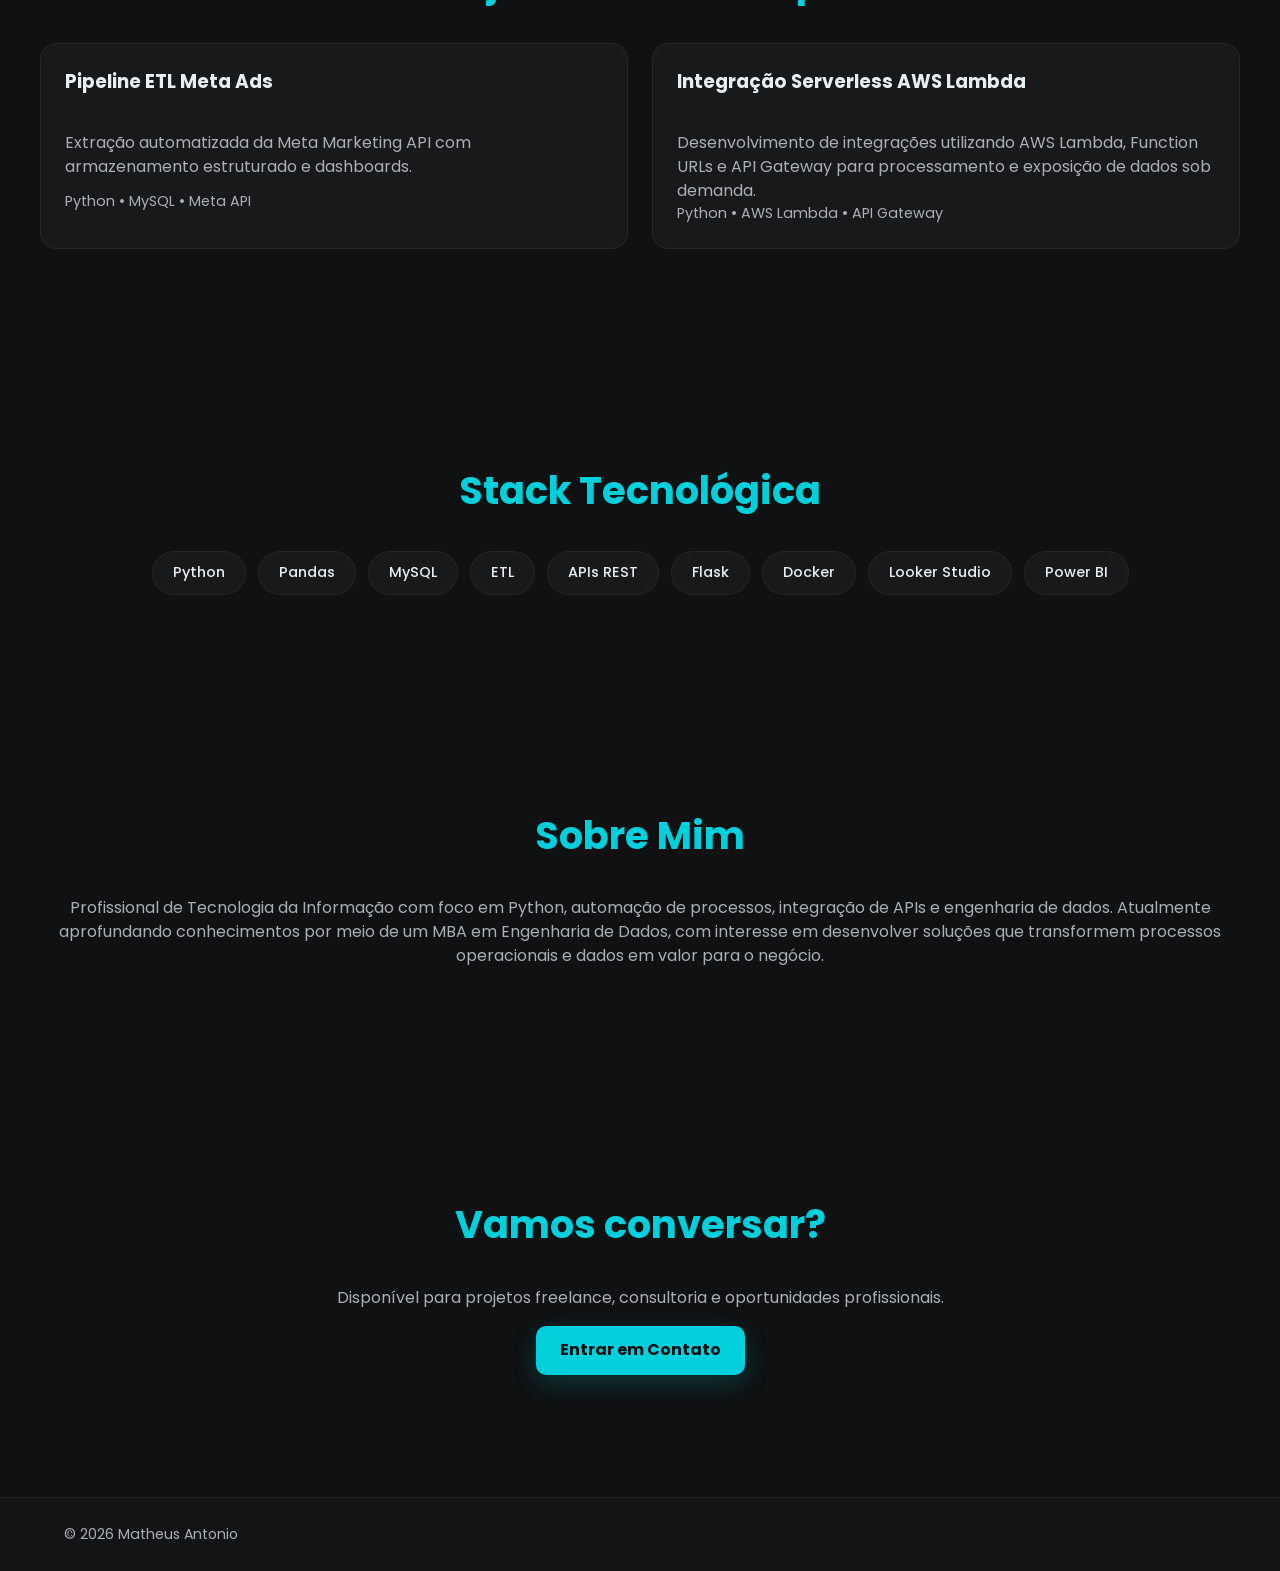
==== commit 961f0842: "Atualizar o index.html" ====
--- a/index.html
+++ b/index.html
@@ -156,9 +156,9 @@
         <ul class="nav-list">
 
           <li><a href="#home" class="nav-link">Início</a></li>
-          <li><a href="#sobre" class="nav-link">Sobre</a></li>
           <li><a href="#projetos" class="nav-link">Projetos</a></li>
           <li><a href="#habilidades" class="nav-link">Habilidades</a></li>
+          <li><a href="#sobre" class="nav-link">Sobre</a></li>
           <li><a href="#contato" class="nav-link">Contato</a></li>
 
         </ul>
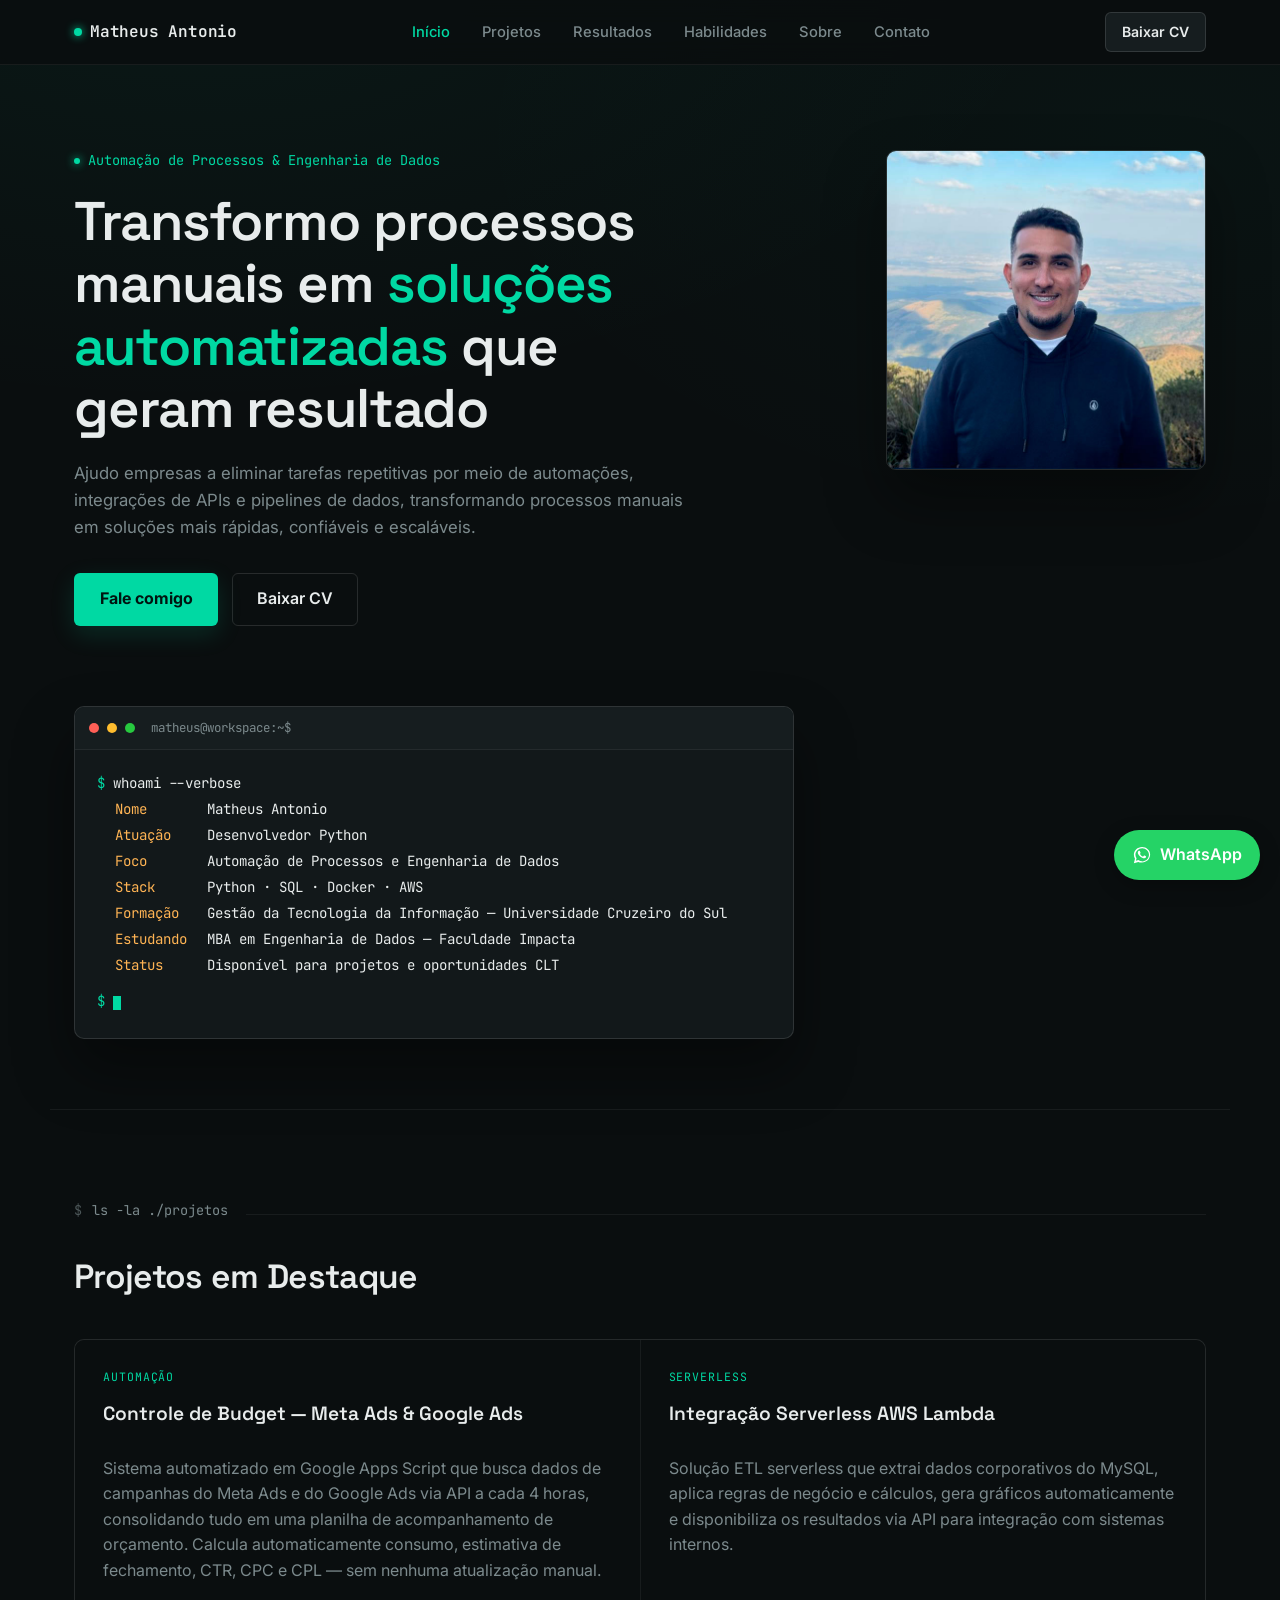
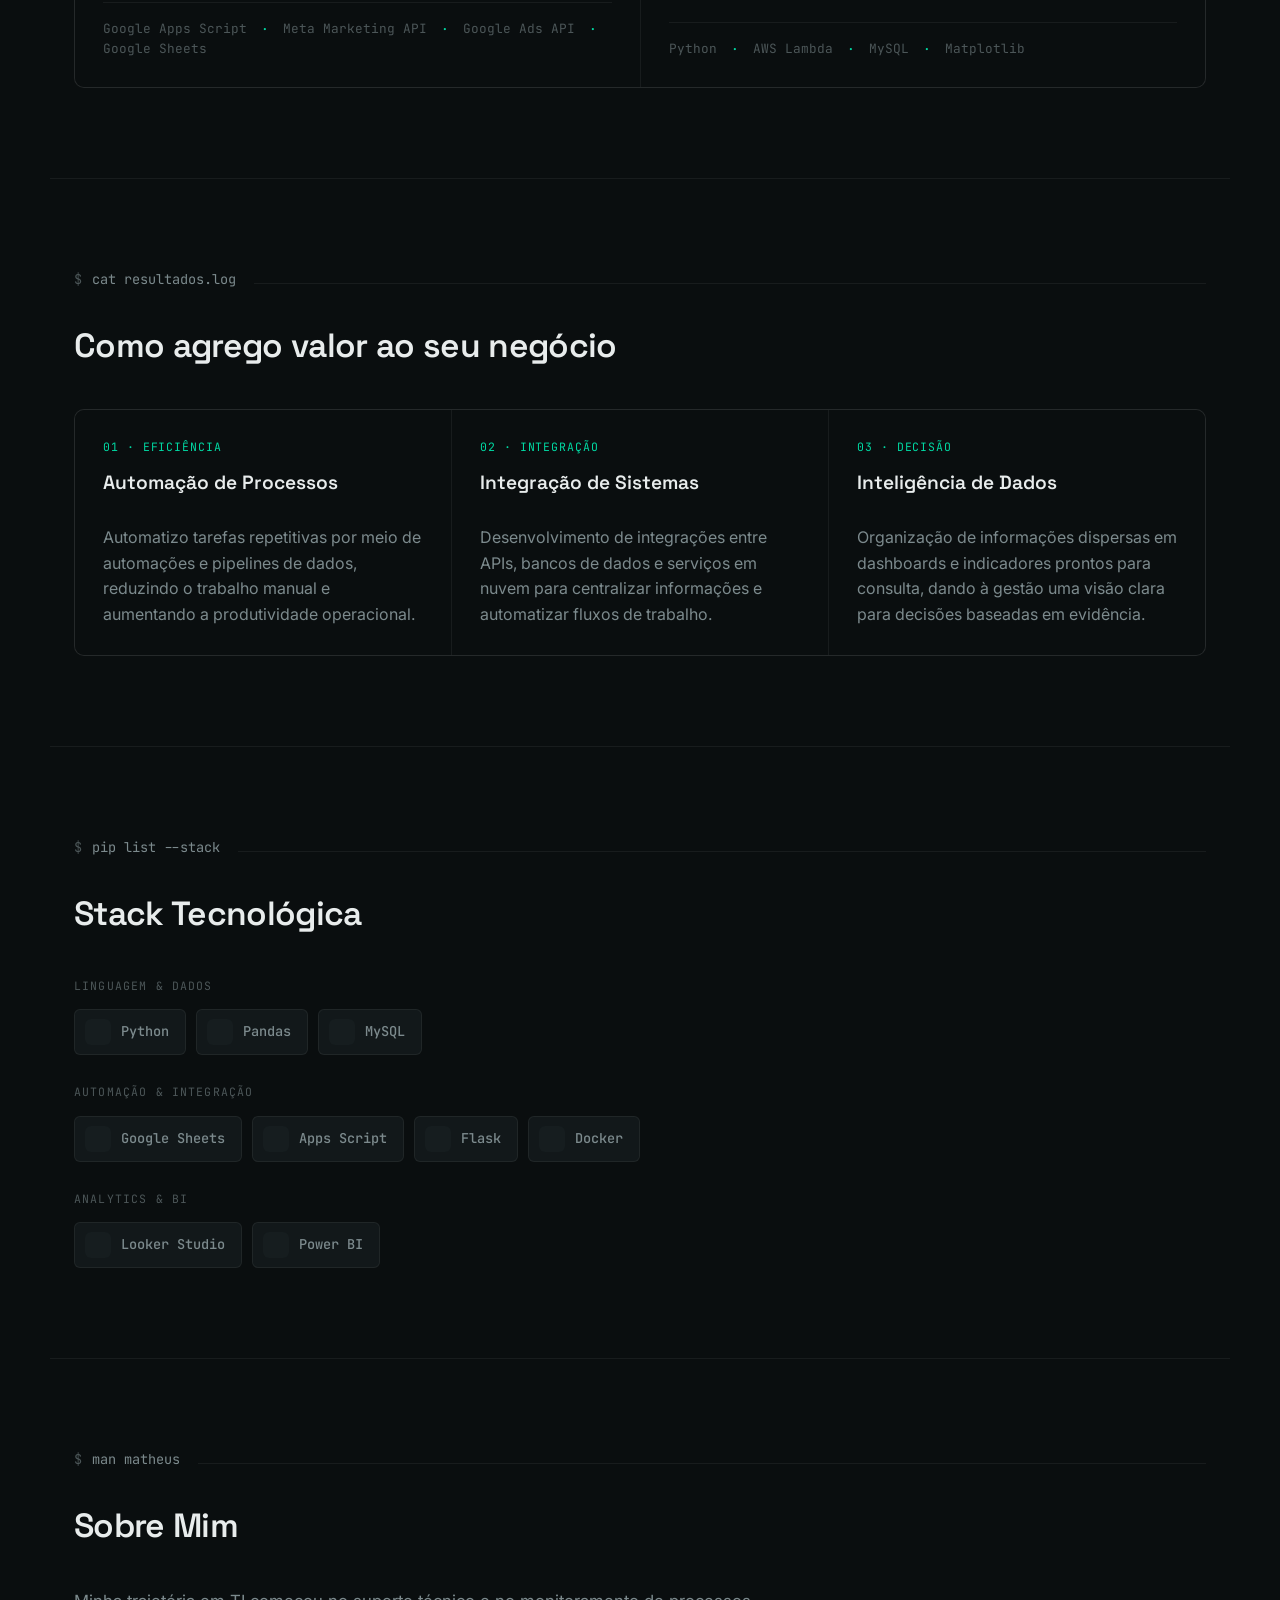
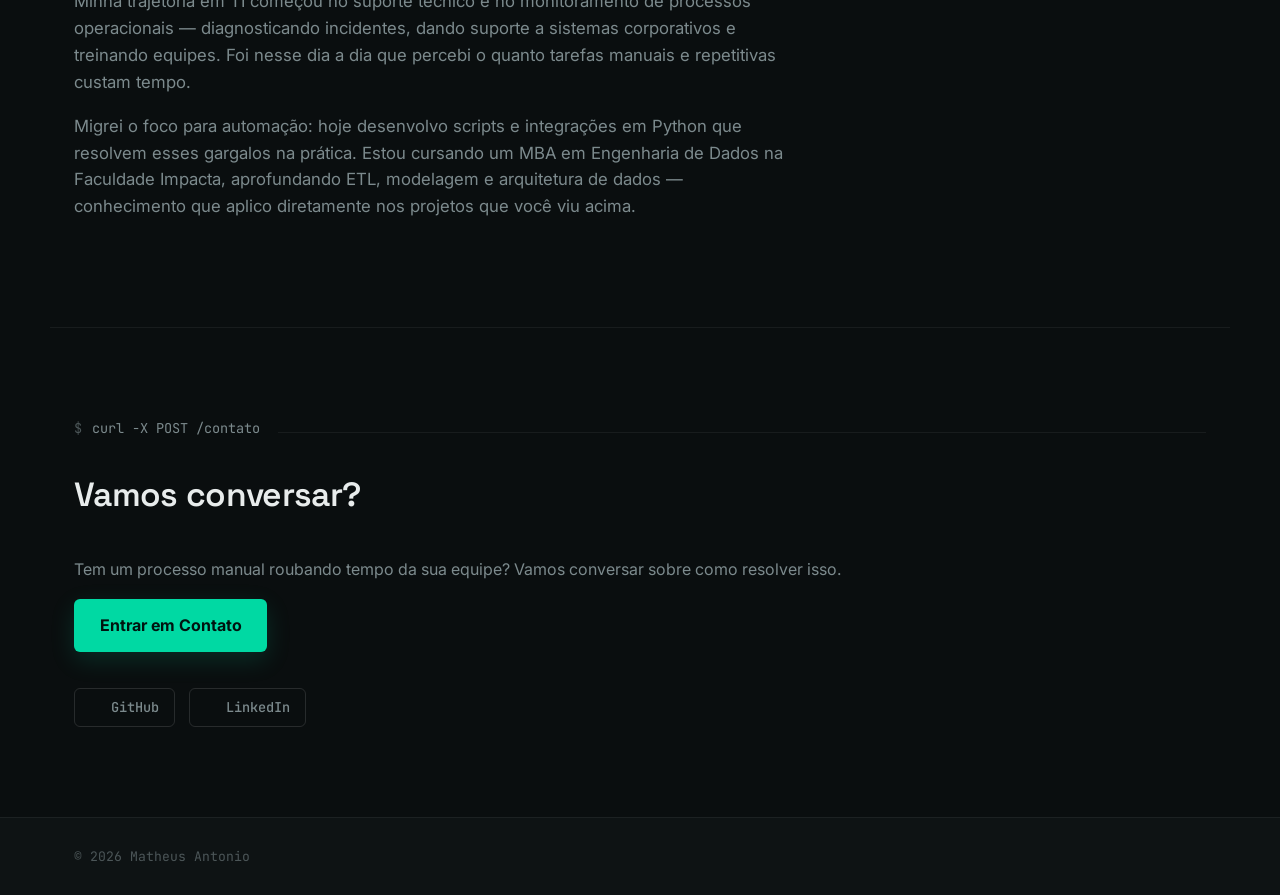
==== commit 0895a6d2: "Atualiza layout, scripts e adiciona favicon" ====
--- a/index.html
+++ b/index.html
@@ -10,7 +10,7 @@
     content="width=device-width, initial-scale=1">
 
   <title>
-    MTHS.Solution | Matheus Antonio
+    Matheus Antonio
   </title>
 
   <meta
@@ -23,19 +23,7 @@
 
   <meta
     name="keywords"
-    content="
-    automação de processos,
-    python,
-    engenharia de dados,
-    etl,
-    mysql,
-    api,
-    web scraping,
-    ocr,
-    dashboards,
-    looker studio,
-    power bi
-  ">
+    content="automação de processos, python, engenharia de dados, etl, mysql, api, web scraping, ocr, dashboards, looker studio, power bi">
 
   <link
     rel="canonical"
@@ -43,7 +31,8 @@
 
   <link
     rel="icon"
-    href="./assets/files/logo.png">
+    type="image/svg+xml"
+    href="./assets/img/favicon.svg">
 
   <!-- Open Graph -->
 
@@ -105,7 +94,7 @@
     crossorigin>
 
   <link
-    href="https://fonts.googleapis.com/css2?family=Poppins:wght@300;400;600;700&display=swap"
+    href="https://fonts.googleapis.com/css2?family=Space+Grotesk:wght@500;600;700&family=Inter:wght@400;500;600&family=JetBrains+Mono:wght@400;500;600&display=swap"
     rel="stylesheet">
 
   <!-- CSS -->
@@ -148,7 +137,8 @@
     <div class="container header-inner">
 
       <a href="#home" class="logo">
-        MTHS.Solutions
+        <span class="dot" aria-hidden="true"></span>
+        Matheus Antonio
       </a>
 
       <nav id="navLinks" class="nav-center">
@@ -157,6 +147,7 @@
 
           <li><a href="#home" class="nav-link">Início</a></li>
           <li><a href="#projetos" class="nav-link">Projetos</a></li>
+          <li><a href="#resultados" class="nav-link">Resultados</a></li>
           <li><a href="#habilidades" class="nav-link">Habilidades</a></li>
           <li><a href="#sobre" class="nav-link">Sobre</a></li>
           <li><a href="#contato" class="nav-link">Contato</a></li>
@@ -170,8 +161,7 @@
         <a href="./assets/files/Matheus_Antonio.pdf"
           class="btn-cv"
           download="Matheus_Antonio.pdf"
-          data-download="true"
-          aria-label="Baixar currículo em PDF">
+          data-download="true">
 
           Baixar CV
 
@@ -200,40 +190,20 @@
 
     <section id="home" class="hero container">
 
-      <div class="hero-left">
+      <div class="hero-content">
+
+        <div class="hero-eyebrow">
+          <span class="dot" aria-hidden="true"></span>
+          Automação de Processos & Engenharia de Dados
+        </div>
 
         <h1>
-         Soluções em Python para Automação, Integração de Sistemas e Dados
+          Transformo processos manuais em <span class="accent-text">soluções automatizadas</span> que geram resultado
         </h1>
 
         <p class="hero-bio">
-          Desenvolvimento de soluções para automação operacional, integrações via API e engenharia de dados.
+          Ajudo empresas a eliminar tarefas repetitivas por meio de automações, integrações de APIs e pipelines de dados, transformando processos manuais em soluções mais rápidas, confiáveis e escaláveis.
         </p>
-
-        <div class="hero-stats">
-
-          <div class="stat">
-            <strong>Python</strong>
-            <div class="small muted">
-              Automação de Processos
-            </div>
-          </div>
-
-          <div class="stat">
-            <strong>APIs & ETL</strong>
-            <div class="small muted">
-              Integração e Tratamento de Dados
-            </div>
-          </div>
-
-          <div class="stat">
-            <strong>Em Evolução</strong>
-            <div class="small muted">
-              MBA em Engenharia de Dados - Faculdade Impacta
-            </div>
-          </div>
-
-        </div>
 
         <div class="hero-cta">
 
@@ -242,15 +212,14 @@
             target="_blank"
             rel="noopener noreferrer">
 
-            Solicitar Projeto
+            Fale comigo
 
           </a>
 
           <a href="./assets/files/Matheus_Antonio.pdf"
             class="btn-outline"
             download="Matheus_Antonio.pdf"
-            data-download="true"
-            aria-label="Baixar currículo em PDF">
+            data-download="true">
 
             Baixar CV
 
@@ -260,59 +229,59 @@
 
       </div>
 
-      <div class="hero-right">
-
+      <div class="hero-photo">
         <img
           src="./assets/img/perfil.jpg"
-          alt="Matheus Antonio"
-          class="perfil-img"
-          width="380"
-          height="380"
-          loading="lazy">
+          alt="Matheus Antonio, desenvolvedor Python com foco em automação de processos e engenharia de dados"
+          width="680"
+          height="680"
+          loading="eager"
+          decoding="async">
+      </div>
+
+      <div class="terminal" role="img" aria-label="Terminal exibindo o perfil de Matheus Antonio: área de atuação, stack técnica, formação e disponibilidade">
+
+        <div class="terminal-titlebar">
+          <span class="terminal-dot" aria-hidden="true"></span>
+          <span class="terminal-dot" aria-hidden="true"></span>
+          <span class="terminal-dot" aria-hidden="true"></span>
+          <span class="terminal-title">matheus@workspace:~$</span>
+        </div>
+
+        <div class="terminal-body">
+
+          <div class="terminal-line">
+            <span class="prompt-symbol">$</span><span class="cmd-text">whoami --verbose</span>
+          </div>
+
+          <div class="terminal-output">
+            <div><span class="key">Nome</span><span class="val">Matheus Antonio</span></div>
+            <div><span class="key">Atuação</span><span class="val">Desenvolvedor Python</span></div>
+            <div><span class="key">Foco</span><span class="val">Automação de Processos e Engenharia de Dados</span></div>
+            <div><span class="key">Stack</span><span class="val">Python · SQL · Docker · AWS</span></div>
+            <div><span class="key">Formação</span><span class="val">Gestão da Tecnologia da Informação — Universidade Cruzeiro do Sul</span></div>
+            <div><span class="key">Estudando</span><span class="val">MBA em Engenharia de Dados — Faculdade Impacta</span></div>
+            <div><span class="key">Status</span><span class="val">Disponível para projetos e oportunidades CLT</span></div>
+          </div>
+
+          <div class="terminal-line" style="margin-top:10px">
+            <span class="prompt-symbol">$</span><span class="cursor" aria-hidden="true"></span>
+          </div>
+
+        </div>
 
       </div>
 
     </section>
 
-    <!-- RESULTADOS -->
-
-    <section id="resultados" class="section container">
-
-      <h2 class="section-title">
-        Resultados Gerados
-      </h2>
-
-      <div class="projects-grid">
-
-        <div class="project-card">
-          <h3>Eficiência Operacional</h3>
-          <p class="muted">
-            Desenvolvimento de soluções que eliminam atividades manuais, aumentam a produtividade das equipes e permitem escalabilidade dos processos.
-          </p>
-        </div>
-
-        <div class="project-card">
-          <h3>Integração de APIs Serverless</h3>
-          <p class="muted">
-            Desenvolvimento de integrações utilizando AWS Lambda, Function URLs e API Gateway para processamento e exposição de dados sob demanda.
-          </p>
-        </div>
-
-        <div class="project-card">
-          <h3>Dados para Tomada de Decisão</h3>
-          <p class="muted">
-            Estruturação e integração de dados para alimentar dashboards, relatórios analíticos e indicadores estratégicos de negócio.
-          </p>
-        </div>
-
-      </div>
-
-    </section>
-
-
     <!-- PROJETOS -->
 
     <section id="projetos" class="section container">
+
+      <div class="log-header">
+        <span class="prompt-symbol">$</span>
+        <span class="cmd">ls -la ./projetos</span>
+      </div>
 
       <h2 class="section-title">
         Projetos em Destaque
@@ -322,138 +291,254 @@
 
         <article class="project-card">
 
-          <h3>Pipeline ETL Meta Ads</h3>
+          <div class="card-tag">automação</div>
+
+          <h3>Controle de Budget — Meta Ads & Google Ads</h3>
 
           <p class="muted">
-            Extração automatizada da Meta Marketing API com armazenamento estruturado e dashboards.
+            Sistema automatizado em Google Apps Script que busca dados de campanhas do Meta Ads e do Google Ads via API a cada 4 horas, consolidando tudo em uma planilha de acompanhamento de orçamento. Calcula automaticamente consumo, estimativa de fechamento, CTR, CPC e CPL — sem nenhuma atualização manual.
           </p>
-          
-          <div class="muted small">
-            Python • MySQL • Meta API
+
+          <div class="stack-line">
+            Google Apps Script <span class="sep">·</span> Meta Marketing API <span class="sep">·</span> Google Ads API <span class="sep">·</span> Google Sheets
           </div>
-          
-          <!-- <a
-            href="https://github.com/Math3us021f"
-            class="btn-outline-sm"
-            target="_blank"
-            rel="noopener noreferrer">
-
-            Ver Projeto
-
-          </a> -->
 
         </article>
 
         <article class="project-card">
 
+          <div class="card-tag">serverless</div>
+
           <h3>Integração Serverless AWS Lambda</h3>
 
           <p class="muted">
-            Desenvolvimento de integrações utilizando AWS Lambda, Function URLs e API Gateway para processamento e exposição de dados sob demanda.
+            Solução ETL serverless que extrai dados corporativos do MySQL, aplica regras de negócio e cálculos, gera gráficos automaticamente e disponibiliza os resultados via API para integração com sistemas internos.
           </p>
 
-          <div class="muted small">
-            Python • AWS Lambda • API Gateway
+          <div class="stack-line">
+            Python <span class="sep">·</span> AWS Lambda <span class="sep">·</span> MySQL <span class="sep">·</span> Matplotlib
           </div>
 
-          <!-- <a
-            href="https://github.com/Math3us021f"
-            class="btn-outline-sm"
-            target="_blank"
-            rel="noopener noreferrer">
-
-            Ver Projeto
-
-          </a> -->
-
         </article>
 
       </div>
 
     </section>
-
-    <!-- HABILIDADES -->
-
-    <section id="habilidades" class="section container">
+    <!-- RESULTADOS -->
+
+    <section id="resultados" class="section container">
+
+      <div class="log-header">
+        <span class="prompt-symbol">$</span>
+        <span class="cmd">cat resultados.log</span>
+      </div>
 
       <h2 class="section-title">
-        Stack Tecnológica
+        Como agrego valor ao seu negócio
       </h2>
 
-      <div class="skills-grid">
-
-        <div class="skill-card">Python</div>
-        <div class="skill-card">Pandas</div>
-        <div class="skill-card">MySQL</div>
-        <div class="skill-card">ETL</div>
-        <div class="skill-card">APIs REST</div>
-        <div class="skill-card">Flask</div>
-        <div class="skill-card">Docker</div>
-        <div class="skill-card">Looker Studio</div>
-        <div class="skill-card">Power BI</div>
+      <div class="projects-grid">
+
+        <article class="project-card">
+          <div class="card-tag">01 · eficiência</div>
+          <h3>Automação de Processos</h3>
+          <p class="muted">
+            Automatizo tarefas repetitivas por meio de automações e pipelines de dados, reduzindo o trabalho manual e aumentando a produtividade operacional.
+          </p>
+        </article>
+
+        <article class="project-card">
+          <div class="card-tag">02 · integração</div>
+          <h3>Integração de Sistemas</h3>
+          <p class="muted">
+            Desenvolvimento de integrações entre APIs, bancos de dados e serviços em nuvem para centralizar informações e automatizar fluxos de trabalho.
+          </p>
+        </article>
+
+        <article class="project-card">
+          <div class="card-tag">03 · decisão</div>
+          <h3>Inteligência de Dados</h3>
+          <p class="muted">
+            Organização de informações dispersas em dashboards e indicadores prontos para consulta, dando à gestão uma visão clara para decisões baseadas em evidência.
+          </p>
+        </article>
 
       </div>
 
     </section>
 
-    <!-- SOBRE -->
-
-    <section id="sobre" class="section container">
-
-      <h2 class="section-title">
-        Sobre Mim
-      </h2>
-
-      <p class="muted center">
-        Profissional de Tecnologia da Informação com foco em Python, automação de processos, integração de APIs e engenharia de dados. Atualmente aprofundando conhecimentos por meio de um MBA em Engenharia de Dados, com interesse em desenvolver soluções que transformem processos operacionais e dados em valor para o negócio.
-      </p>
-
-    </section>
-
-    <!-- CONTATO -->
-
-    <section id="contato" class="section container center">
-
-      <h2 class="section-title">
-        Vamos conversar?
-      </h2>
-
-      <p class="muted">
-        Disponível para projetos freelance, consultoria e oportunidades profissionais.
-      </p>
-
-      <a href="https://wa.me/5511971608644"
-        class="btn-primary"
-        target="_blank"
-        rel="noopener noreferrer">
-
-        Entrar em Contato
-
-      </a>
-
-      <div class="hero-links">
-
-        <!--
-        <a
-          href="https://github.com/Math3us021f"
-          class="social-btn"
-          target="_blank"
-          rel="noopener noreferrer">
-          GitHub
-        </a>
-
-        <a
-          href="https://linkedin.com/in/mthsa"
-          class="social-btn"
-          target="_blank"
-          rel="noopener noreferrer">
-          LinkedIn
-        </a>
-        -->
-
-      </div>
-
-    </section>
+
+
+<!-- HABILIDADES -->
+
+<section id="habilidades" class="section container">
+
+  <div class="log-header">
+    <span class="prompt-symbol">$</span>
+    <span class="cmd">pip list --stack</span>
+  </div>
+
+  <h2 class="section-title">
+    Stack Tecnológica
+  </h2>
+
+  <div class="skills-group">
+    <div class="skills-group-label">Linguagem & Dados</div>
+    <div class="skills-grid">
+
+      <div class="skill-card">
+        <span class="skill-icon-wrap">
+          <img src="https://cdn.jsdelivr.net/npm/simple-icons@v13/icons/python.svg" class="skill-icon" alt="" aria-hidden="true">
+        </span>
+        Python
+      </div>
+
+      <div class="skill-card">
+        <span class="skill-icon-wrap">
+          <img src="https://cdn.jsdelivr.net/npm/simple-icons@v13/icons/pandas.svg" class="skill-icon" alt="" aria-hidden="true">
+        </span>
+        Pandas
+      </div>
+
+      <div class="skill-card">
+        <span class="skill-icon-wrap">
+          <img src="https://cdn.jsdelivr.net/npm/simple-icons@v13/icons/mysql.svg" class="skill-icon" alt="" aria-hidden="true">
+        </span>
+        MySQL
+      </div>
+
+    </div>
+  </div>
+
+  <div class="skills-group">
+    <div class="skills-group-label">Automação & Integração</div>
+    <div class="skills-grid">
+
+      <div class="skill-card">
+        <span class="skill-icon-wrap">
+          <img src="https://cdn.jsdelivr.net/npm/simple-icons@v13/icons/googlesheets.svg" class="skill-icon" alt="" aria-hidden="true">
+        </span>
+        Google Sheets
+      </div>
+
+      <div class="skill-card">
+        <span class="skill-icon-wrap">
+          <img src="https://cdn.jsdelivr.net/npm/simple-icons@v13/icons/googleappsscript.svg" class="skill-icon" alt="" aria-hidden="true">
+        </span>
+        Apps Script
+      </div>
+
+      <div class="skill-card">
+        <span class="skill-icon-wrap">
+          <img src="https://cdn.jsdelivr.net/npm/simple-icons@v13/icons/flask.svg" class="skill-icon" alt="" aria-hidden="true">
+        </span>
+        Flask
+      </div>
+
+      <div class="skill-card">
+        <span class="skill-icon-wrap">
+          <img src="https://cdn.jsdelivr.net/npm/simple-icons@v13/icons/docker.svg" class="skill-icon" alt="" aria-hidden="true">
+        </span>
+        Docker
+      </div>
+
+    </div>
+  </div>
+
+  <div class="skills-group">
+    <div class="skills-group-label">Analytics & BI</div>
+    <div class="skills-grid">
+
+      <div class="skill-card">
+        <span class="skill-icon-wrap">
+          <img src="https://cdn.jsdelivr.net/npm/simple-icons@v16/icons/looker.svg" class="skill-icon" alt="" aria-hidden="true">
+        </span>
+        Looker Studio
+      </div>
+
+      <div class="skill-card">
+        <span class="skill-icon-wrap">
+          <img src="https://cdn.jsdelivr.net/npm/simple-icons@3.13.0/icons/powerbi.svg" class="skill-icon" alt="" aria-hidden="true">
+        </span>
+        Power BI
+      </div>
+
+    </div>
+  </div>
+
+</section>
+
+  <!-- SOBRE -->
+
+  <section id="sobre" class="section container">
+
+    <div class="log-header">
+      <span class="prompt-symbol">$</span>
+      <span class="cmd">man matheus</span>
+    </div>
+
+    <h2 class="section-title">
+      Sobre Mim
+    </h2>
+
+    <p class="about-text">
+      Minha trajetória em TI começou no suporte técnico e no monitoramento de processos operacionais — diagnosticando incidentes, dando suporte a sistemas corporativos e treinando equipes. Foi nesse dia a dia que percebi o quanto tarefas manuais e repetitivas custam tempo.
+    </p>
+
+    <p class="about-text">
+      Migrei o foco para automação: hoje desenvolvo scripts e integrações em Python que resolvem esses gargalos na prática. Estou cursando um MBA em Engenharia de Dados na Faculdade Impacta, aprofundando ETL, modelagem e arquitetura de dados — conhecimento que aplico diretamente nos projetos que você viu acima.
+    </p>
+
+  </section>
+
+
+<!-- CONTATO -->
+
+<section id="contato" class="section container">
+
+  <div class="log-header">
+    <span class="prompt-symbol">$</span>
+    <span class="cmd">curl -X POST /contato</span>
+  </div>
+
+  <h2 class="section-title">
+    Vamos conversar?
+  </h2>
+
+  <p class="muted contact-lead">
+    Tem um processo manual roubando tempo da sua equipe? Vamos conversar sobre como resolver isso.
+  </p>
+
+  <a href="https://wa.me/5511971608644"
+    class="btn-primary"
+    target="_blank"
+    rel="noopener noreferrer">
+
+    Entrar em Contato
+
+  </a>
+
+  <div class="hero-links">
+
+    <a href="https://github.com/Math3us021f"
+      class="btn-outline-sm"
+      target="_blank"
+      rel="noopener noreferrer">
+      <img src="https://cdn.jsdelivr.net/npm/simple-icons@v16/icons/github.svg" class="skill-icon" alt="" aria-hidden="true">
+      GitHub
+    </a>
+
+    <a href="https://linkedin.com/in/mthsa"
+      class="btn-outline-sm"
+      target="_blank"
+      rel="noopener noreferrer">
+      <img src="https://cdn.jsdelivr.net/npm/simple-icons@v16/icons/linkedin.svg" class="skill-icon" alt="" aria-hidden="true">
+      LinkedIn
+    </a>
+
+  </div>
+
+</section>
 
   </main>
 
@@ -475,7 +560,28 @@
     "@type":"Person",
     "name":"Matheus Antonio",
     "url":"https://math3us021f.github.io/mths-solutions/",
-    "jobTitle":"Desenvolvedor Python e Engenheiro de Dados",
+    "jobTitle":"Analista de TI Júnior | Automação e Integração de Dados com Python",
+    "knowsAbout":[
+        "Python",
+        "Pandas",
+        "MySQL",
+        "ETL",
+        "APIs REST",
+        "Flask",
+        "Docker",
+        "Looker Studio",
+        "Power BI"
+    ],
+    "alumniOf":[
+        {
+            "@type":"CollegeOrUniversity",
+            "name":"Faculdade Impacta Tecnologia"
+        },
+        {
+            "@type":"CollegeOrUniversity",
+            "name":"Universidade Cruzeiro do Sul"
+        }
+    ],
     "sameAs":[
         "https://github.com/Math3us021f",
         "https://linkedin.com/in/mthsa"
@@ -487,4 +593,4 @@
 
 </body>
 
-</html>+</html>
--- a/assets/css/style.css
+++ b/assets/css/style.css
@@ -1,780 +1,975 @@
 /* =========================
-VARIABLES
-========================= */
+   VARIABLES
+   ========================= */
 :root{
---bg:#0f1112;
---surface:rgba(20,21,22,0.95);
---surface-2:#18191a;
---text:#e6eef0;
---muted:#a9b0b4;
---accent:#00d0db;
---accent-2:#00a9b1;
---border:rgba(255,255,255,0.05);
---radius:12px;
---container-width:1200px;
---whatsapp:#25D366;
-}
-
-/* =========================
-BASE
-========================= */
+  --bg:#0a0e0f;
+  --bg-raised:#0e1314;
+  --surface:#12181a;
+  --surface-2:#161d1f;
+  --border:rgba(255,255,255,0.06);
+  --border-strong:rgba(255,255,255,0.12);
+
+  --text:#e8ecec;
+  --muted:#7c8a8d;
+  --dim:#4c5658;
+
+  --accent:#00d9a3;
+  --accent-dim:#00a37b;
+  --warn:#ffb454;
+  --err:#ff6b6b;
+
+  --font-display:"Space Grotesk", system-ui, sans-serif;
+  --font-body:"Inter", system-ui, -apple-system, sans-serif;
+  --font-mono:"JetBrains Mono", "Fira Code", ui-monospace, monospace;
+
+  --radius:10px;
+  --radius-sm:6px;
+  --container-width:1180px;
+  --whatsapp:#25D366;
+}
+
+/* =========================
+   BASE
+   ========================= */
 *{box-sizing:border-box}
 
-html{scroll-behavior:smooth}
+html{
+  scroll-behavior:smooth;
+  scrollbar-width:thin;
+  scrollbar-color:var(--surface-2) var(--bg);
+}
 
 body{
-margin:0;
-min-height:100%;
-font-family:"Poppins",system-ui,Segoe UI,Roboto,Helvetica,Arial,sans-serif;
-background:var(--bg);
-color:var(--text);
-line-height:1.5;
--webkit-font-smoothing:antialiased;
--moz-osx-font-smoothing:grayscale;
-overflow-x:hidden;
+  margin:0;
+  min-height:100%;
+  font-family:var(--font-body);
+  background:var(--bg);
+  color:var(--text);
+  line-height:1.6;
+  -webkit-font-smoothing:antialiased;
+  -moz-osx-font-smoothing:grayscale;
+  overflow-x:hidden;
+  background-image:
+    radial-gradient(ellipse 900px 500px at 15% -10%, rgba(0,217,163,0.06), transparent),
+    radial-gradient(ellipse 700px 400px at 90% 15%, rgba(0,217,163,0.03), transparent);
+  background-attachment:fixed;
 }
 
 img{
-max-width:100%;
-height:auto;
-display:block;
-vertical-align:middle;
+  max-width:100%;
+  height:auto;
+  display:block;
+  vertical-align:middle;
 }
 
 section{
-scroll-margin-top:90px;
-}
-
-/* =========================
-ACCESSIBILITY
-========================= */
+  scroll-margin-top:90px;
+}
+
+@media (prefers-reduced-motion: reduce){
+  *,*::before,*::after{
+    animation-duration:0.01ms !important;
+    animation-iteration-count:1 !important;
+    transition-duration:0.01ms !important;
+    scroll-behavior:auto !important;
+  }
+}
+
+/* =========================
+   ACCESSIBILITY
+   ========================= */
 a:focus-visible,
 button:focus-visible{
-outline:2px solid var(--accent);
-outline-offset:2px;
-}
-
-/* =========================
-UTILITIES
-========================= */
+  outline:2px solid var(--accent);
+  outline-offset:2px;
+  border-radius:2px;
+}
+
+/* =========================
+   UTILITIES
+   ========================= */
 .muted{color:var(--muted)}
 .small{font-size:.9rem}
 .center{text-align:center}
-
-/* =========================
-CONTAINER
-========================= */
+.mono{font-family:var(--font-mono)}
+
+/* =========================
+   CONTAINER
+   ========================= */
 .container{
-width:100%;
-max-width:var(--container-width);
-margin:0 auto;
-padding:0 24px;
-}
-
-/* =========================
-HEADER
-========================= */
+  width:100%;
+  max-width:var(--container-width);
+  margin:0 auto;
+  padding:0 24px;
+}
+
+/* =========================
+   LOG HEADER (signature element)
+   ========================= */
+.log-header{
+  display:flex;
+  align-items:baseline;
+  gap:10px;
+  margin-bottom:8px;
+  font-family:var(--font-mono);
+  font-size:.85rem;
+  color:var(--accent);
+}
+
+.log-header .prompt-symbol{
+  color:var(--dim);
+}
+
+.log-header .cmd{
+  color:var(--muted);
+}
+
+.log-header::after{
+  content:"";
+  flex:1;
+  height:1px;
+  background:var(--border);
+  margin-left:8px;
+}
+
+/* =========================
+   HEADER
+   ========================= */
 .site-header{
-position:fixed;
-top:0;
-left:0;
-right:0;
-width:100%;
-background:var(--surface);
-border-bottom:1px solid var(--border);
-z-index:100;
-backdrop-filter:blur(10px);
-transition:box-shadow .3s;
+  position:fixed;
+  top:0;
+  left:0;
+  right:0;
+  width:100%;
+  background:rgba(10,14,15,0.85);
+  border-bottom:1px solid var(--border);
+  z-index:100;
+  -webkit-backdrop-filter:blur(12px);
+  backdrop-filter:blur(12px);
+  transition:box-shadow .3s, border-color .3s;
 }
 
 .site-header.scrolled{
-box-shadow:0 10px 30px rgba(0,0,0,.4);
+  border-color:var(--border-strong);
+  box-shadow:0 10px 30px rgba(0,0,0,.4);
 }
 
 .header-inner{
-display:flex;
-align-items:center;
-justify-content:space-between;
-height:70px;
+  display:flex;
+  align-items:center;
+  justify-content:space-between;
+  height:64px;
+}
+
+.header-actions{
+  display:flex;
+  align-items:center;
+  gap:10px;
 }
 
 .logo{
-color:var(--accent);
-font-weight:700;
-font-size:1.2rem;
-letter-spacing:-.5px;
-text-decoration:none;
-}
-
-/* =========================
-NAVIGATION
-========================= */
+  color:var(--text);
+  font-weight:600;
+  font-size:1rem;
+  font-family:var(--font-mono);
+  letter-spacing:-.2px;
+  text-decoration:none;
+  display:inline-flex;
+  align-items:center;
+  gap:8px;
+}
+
+.logo .dot{
+  width:8px;
+  height:8px;
+  border-radius:50%;
+  background:var(--accent);
+  box-shadow:0 0 8px var(--accent);
+  flex:0 0 auto;
+}
+
+.logo:hover .dot{
+  animation:blink 1s ease-in-out infinite;
+}
+
+@keyframes blink{
+  0%,100%{opacity:1}
+  50%{opacity:.3}
+}
+
+/* =========================
+   NAVIGATION
+   ========================= */
 .nav-list{
-display:flex;
-gap:24px;
-align-items:center;
-list-style:none;
-margin:0;
-padding:0;
+  display:flex;
+  gap:8px;
+  align-items:center;
+  list-style:none;
+  margin:0;
+  padding:0;
 }
 
 .nav-list li{
-margin:0;
-padding:0;
+  margin:0;
+  padding:0;
 }
 
 .nav-center{
-display:flex;
-align-items:center;
+  display:flex;
+  align-items:center;
 }
 
 .nav-link{
-color:var(--text);
-text-decoration:none;
-font-weight:500;
-transition:.2s;
-}
-
-.nav-link:hover,
+  color:var(--muted);
+  text-decoration:none;
+  font-weight:500;
+  font-size:.92rem;
+  padding:8px 12px;
+  border-radius:var(--radius-sm);
+  transition:color .2s, background .2s;
+  position:relative;
+}
+
+.nav-link::before{
+  content:"";
+  opacity:0;
+}
+
+.nav-link:hover{
+  color:var(--text);
+  background:rgba(255,255,255,0.04);
+}
+
 .nav-link.active{
-color:var(--accent);
-}
-
-/* =========================
-BUTTONS
-========================= */
+  color:var(--accent);
+}
+
+/* =========================
+   BUTTONS
+   ========================= */
 .btn-cv,.btn-primary,.btn-outline{
-display:inline-flex;
-align-items:center;
-justify-content:center;
-text-decoration:none;
-font-weight:700;
-cursor:pointer;
-border:none;
-white-space:nowrap;
-transition:.2s;
+  display:inline-flex;
+  align-items:center;
+  justify-content:center;
+  text-decoration:none;
+  font-weight:600;
+  cursor:pointer;
+  border:none;
+  white-space:nowrap;
+  transition:.2s;
+  font-family:var(--font-body);
 }
 
 .btn-cv{
-background:var(--accent);
-color:#001014;
-padding:.5rem 1rem;
-border-radius:8px;
-font-size:.9rem;
+  background:var(--surface-2);
+  color:var(--text);
+  border:1px solid var(--border-strong);
+  padding:.5rem 1rem;
+  border-radius:var(--radius-sm);
+  font-size:.88rem;
+}
+
+.btn-cv:hover{
+  border-color:var(--accent);
+  color:var(--accent);
 }
 
 .btn-primary{
-background:var(--accent);
-color:#001014;
-padding:.8rem 1.5rem;
-border-radius:10px;
-box-shadow:0 8px 24px rgba(0,208,219,.2);
+  background:var(--accent);
+  color:#001410;
+  padding:.85rem 1.6rem;
+  border-radius:var(--radius-sm);
+  box-shadow:0 8px 24px rgba(0,217,163,.15);
+  font-weight:700;
+}
+
+.btn-primary:hover{
+  background:var(--accent-dim);
+  transform:translateY(-2px);
+  box-shadow:0 12px 28px rgba(0,217,163,.22);
 }
 
 .btn-outline{
-border:2px solid var(--accent);
-color:var(--accent);
-background:transparent;
-padding:.7rem 1.4rem;
-border-radius:10px;
-}
-
-.btn-cv:hover,
-.btn-primary:hover{
-background:var(--accent-2);
-transform:translateY(-2px);
+  border:1px solid var(--border-strong);
+  color:var(--text);
+  background:transparent;
+  padding:.8rem 1.5rem;
+  border-radius:var(--radius-sm);
 }
 
 .btn-outline:hover{
-background:var(--accent);
-color:#001014;
-}
-
-/* =========================
-MOBILE MENU
-========================= */
+  border-color:var(--accent);
+  color:var(--accent);
+  background:rgba(0,217,163,0.05);
+}
+
+.btn-outline-sm{
+  display:inline-flex;
+  align-items:center;
+  justify-content:center;
+  gap:8px;
+  margin-top:18px;
+  padding:.5rem .9rem;
+  border-radius:var(--radius-sm);
+  border:1px solid var(--border-strong);
+  color:var(--muted);
+  text-decoration:none;
+  font-size:.85rem;
+  font-family:var(--font-mono);
+  font-weight:500;
+  transition:.2s;
+}
+
+.btn-outline-sm .skill-icon{
+  width:14px;
+  height:14px;
+}
+.btn-outline-sm:hover{
+  border-color:var(--accent);
+  color:var(--accent);
+}
+
+/* =========================
+   MOBILE MENU
+   ========================= */
 .nav-toggle{
-display:none;
-background:none;
-border:0;
-padding:8px;
-cursor:pointer;
+  display:none;
+  background:none;
+  border:0;
+  padding:8px;
+  cursor:pointer;
 }
 
 .hamburger,
 .hamburger::before,
 .hamburger::after{
-display:block;
-width:24px;
-height:2px;
-background:var(--text);
-border-radius:2px;
-position:relative;
-transition:.3s;
+  display:block;
+  width:22px;
+  height:2px;
+  background:var(--text);
+  border-radius:2px;
+  position:relative;
+  transition:.3s;
 }
 
 .hamburger::before,
 .hamburger::after{
-content:"";
-position:absolute;
-left:0;
-}
-
-.hamburger::before{top:-8px}
-.hamburger::after{top:8px}
+  content:"";
+  position:absolute;
+  left:0;
+}
+
+.hamburger::before{top:-7px}
+.hamburger::after{top:7px}
 
 .nav-toggle.open .hamburger{
-background:transparent;
+  background:transparent;
 }
 
 .nav-toggle.open .hamburger::before{
-transform:rotate(45deg);
-top:0;
+  transform:rotate(45deg);
+  top:0;
 }
 
 .nav-toggle.open .hamburger::after{
-transform:rotate(-45deg);
-top:0;
-}
-
-/* =========================
-SECTIONS
-========================= */
+  transform:rotate(-45deg);
+  top:0;
+}
+
+/* =========================
+   SECTIONS
+   ========================= */
 .section{
-padding:clamp(50px,10vh,100px) 0;
+  padding-top:clamp(60px,10vh,110px);
+  padding-bottom:clamp(60px,10vh,110px);
+  border-top:1px solid var(--border);
 }
 
 .section-title{
-font-size:clamp(1.8rem,4vw,2.4rem);
-color:var(--accent);
-margin-bottom:32px;
-text-align:center;
-}
-
-/* =========================
-HERO
-========================= */
+  font-family:var(--font-display);
+  font-size:clamp(1.6rem,3.5vw,2.1rem);
+  font-weight:600;
+  color:var(--text);
+  margin-bottom:36px;
+  letter-spacing:-.02em;
+}
+
+.section-title.center{
+  text-align:center;
+}
+
+/* =========================
+   HERO (terminal signature)
+   ========================= */
 .hero{
-display:grid;
-grid-template-columns:1.2fr .8fr;
-gap:48px;
-align-items:center;
-min-height:90vh;
-
-/* Header fixo = 70px */
-padding-top:140px;
-padding-bottom:60px;
+  display:grid;
+  grid-template-columns:1fr;
+  gap:32px;
+  min-height:auto;
+  padding-top:150px;
+  padding-bottom:70px;
+}
+
+.hero-photo img{
+  width:100%;
+  max-width:280px;
+  aspect-ratio:1/1;
+  object-fit:cover;
+  display:block;
+  border-radius:var(--radius);
+  border:1px solid var(--border-strong);
+  box-shadow:0 30px 60px rgba(0,0,0,.4);
+}
+
+@media(min-width:1001px){
+
+  .hero{
+    grid-template-columns:1.3fr 1fr;
+    align-items:start;
+  }
+
+  .hero-content{
+    grid-column:1;
+  }
+
+  .hero-photo{
+    grid-column:2;
+    grid-row:1;
+    justify-self:end;
+  }
+
+  .hero-photo img{
+    max-width:320px;
+  }
+
+  .terminal{
+    grid-column:1 / -1;
+  }
+
+}
+
+.hero-eyebrow{
+  font-family:var(--font-mono);
+  font-size:.85rem;
+  color:var(--accent);
+  margin-bottom:18px;
+  display:flex;
+  align-items:center;
+  gap:8px;
+}
+
+.hero-eyebrow .dot{
+  width:6px;
+  height:6px;
+  border-radius:50%;
+  background:var(--accent);
+  box-shadow:0 0 8px var(--accent);
 }
 
 .hero h1{
-font-size:clamp(2.2rem,6vw,4rem);
-line-height:1.2;
-margin:0 0 16px;
-
-word-wrap:break-word;
-overflow-wrap:break-word;
-
-hyphens:none;
-word-break:normal;
-}
-
-.hero-role{
-font-size:clamp(1.1rem,3vw,1.5rem);
-color:var(--accent);
-font-weight:600;
-margin:10px 0 20px;
+  font-family:var(--font-display);
+  font-size:clamp(2.1rem,5vw,3.4rem);
+  font-weight:600;
+  line-height:1.15;
+  letter-spacing:-.02em;
+  margin:0 0 20px;
+  max-width:820px;
+  color:var(--text);
+}
+
+.hero h1 .accent-text{
+  color:var(--accent);
 }
 
 .hero-bio{
-max-width:650px;
-color:var(--muted);
-font-size:1.05rem;
-margin-bottom:24px;
+  max-width:620px;
+  color:var(--muted);
+  font-size:1.05rem;
+  margin-bottom:32px;
 }
 
 .hero-cta{
-display:flex;
-gap:16px;
-flex-wrap:wrap;
-}
-
-.hero-links,
-.social-links{
-margin-top:32px;
-display:flex;
-gap:12px;
-flex-wrap:wrap;
-}
-
-.hero-right .hero-role{
-margin-top:0;
-font-size:1.15rem;
-}
-
-/* =========================
-HERO STATS
-========================= */
-.hero-stats{
-display:grid;
-grid-template-columns:1fr 1fr;
-gap:14px;
-margin:18px 0 22px;
-text-align:left;
-}
-
-.hero-stats .stat{
-padding:12px;
-background:rgba(255,255,255,.02);
-border:1px solid var(--border);
-border-radius:var(--radius);
-}
-
-.hero-stats strong{
-display:block;
-font-size:1.35rem;
-color:var(--accent);
-}
-
-.hero-stats .stat:last-child{
-grid-column:span 2;
-}
-
-/* =========================
-PROFILE IMAGE
-========================= */
-.perfil-img{
-width:100%;
-max-width:380px;
-aspect-ratio:1/1;
-object-fit:cover;
-border-radius:24px;
-border:4px solid rgba(255,255,255,.03);
-box-shadow:0 20px 40px rgba(0,0,0,.4);
-margin:0 auto 20px;
-}
-
-/* =========================
-SOCIAL BUTTONS
-========================= */
-.social-btn{
-display:inline-flex;
-align-items:center;
-gap:8px;
-padding:.6rem 1rem;
-border-radius:99px;
-background:var(--surface-2);
-border:1px solid var(--border);
-color:var(--muted);
-text-decoration:none;
-transition:.3s;
-}
-
-.social-btn .icon{
-width:18px;
-height:18px;
-}
-
-.social-btn:hover{
-transform:translateY(-3px);
-color:var(--accent);
-border-color:var(--accent);
-}
-
-/* =========================
-SKILLS
-========================= */
+  display:flex;
+  gap:14px;
+  flex-wrap:wrap;
+  margin-bottom:48px;
+}
+
+/* Terminal window */
+.terminal{
+  width:100%;
+  max-width:720px;
+  background:var(--surface);
+  border:1px solid var(--border-strong);
+  border-radius:var(--radius);
+  overflow:hidden;
+  box-shadow:0 30px 60px rgba(0,0,0,.4);
+}
+
+.terminal-titlebar{
+  display:flex;
+  align-items:center;
+  gap:8px;
+  padding:11px 14px;
+  background:var(--surface-2);
+  border-bottom:1px solid var(--border);
+}
+
+.terminal-dot{
+  width:10px;
+  height:10px;
+  border-radius:50%;
+  background:var(--dim);
+}
+
+.terminal-dot:nth-child(1){background:#ff5f56}
+.terminal-dot:nth-child(2){background:#ffbd2e}
+.terminal-dot:nth-child(3){background:#27c93f}
+
+.terminal-title{
+  margin-left:8px;
+  font-family:var(--font-mono);
+  font-size:.78rem;
+  color:var(--muted);
+}
+
+.terminal-body{
+  padding:20px 22px 24px;
+  font-family:var(--font-mono);
+  font-size:.88rem;
+  line-height:1.85;
+  min-height:190px;
+}
+
+.terminal-line{
+  color:var(--muted);
+}
+
+.terminal-line .prompt-symbol{
+  color:var(--accent);
+  margin-right:8px;
+}
+
+.terminal-line .cmd-text{
+  color:var(--text);
+}
+
+.terminal-output{
+  color:var(--muted);
+  padding-left:18px;
+}
+
+.terminal-output .key{
+  display:inline-block;
+  min-width:6.5em;
+  color:var(--warn);
+}
+
+.terminal-output .val{
+  color:var(--text);
+}
+
+.cursor{
+  display:inline-block;
+  width:8px;
+  height:1em;
+  background:var(--accent);
+  vertical-align:text-bottom;
+  animation:cursor-blink 1s step-start infinite;
+}
+
+@keyframes cursor-blink{
+  50%{opacity:0}
+}
+
+/* =========================
+   PROJECTS
+   ========================= */
+.projects-grid{
+  display:grid;
+  grid-template-columns:repeat(auto-fit,minmax(min(280px,100%),1fr));
+  gap:1px;
+  background:var(--border);
+  border:1px solid var(--border);
+  border-radius:var(--radius);
+  overflow:hidden;
+}
+
+.project-card{
+  display:flex;
+  flex-direction:column;
+  background:var(--bg);
+  padding:28px;
+  transition:background .25s;
+  min-height:100%;
+  position:relative;
+}
+
+.project-card:hover{
+  background:var(--surface);
+}
+
+.project-card .card-tag{
+  font-family:var(--font-mono);
+  font-size:.72rem;
+  color:var(--accent);
+  text-transform:uppercase;
+  letter-spacing:.08em;
+  margin-bottom:12px;
+}
+
+.project-card h3{
+  margin:0 0 10px;
+  font-family:var(--font-display);
+  font-size:1.2rem;
+  font-weight:600;
+  color:var(--text);
+}
+
+.project-card .muted:last-of-type{
+  margin-bottom:auto;
+}
+
+.project-card .stack-line{
+  margin-top:18px;
+  padding-top:16px;
+  border-top:1px solid var(--border);
+  font-family:var(--font-mono);
+  font-size:.8rem;
+  color:var(--dim);
+}
+
+.project-card .stack-line .sep{
+  color:var(--accent);
+  margin:0 6px;
+}
+
+/* =========================
+   SKILLS
+   ========================= */
+.skills-group{
+  margin-bottom:28px;
+}
+
+.skills-group:last-child{
+  margin-bottom:0;
+}
+
+.skills-group-label{
+  font-family:var(--font-mono);
+  font-size:.72rem;
+  color:var(--dim);
+  text-transform:uppercase;
+  letter-spacing:.1em;
+  margin-bottom:14px;
+}
+
 .skills-grid{
-display:flex;
-flex-wrap:wrap;
-gap:12px;
-justify-content:center;
+  display:flex;
+  flex-wrap:wrap;
+  gap:10px;
 }
 
 .skill-card{
-background:var(--surface-2);
-padding:10px 20px;
-border-radius:50px;
-border:1px solid var(--border);
-font-size:.9rem;
-font-weight:500;
-}
-
-/* =========================
-PROJECTS
-========================= */
-.projects-grid{
-display:grid;
-grid-template-columns:repeat(auto-fit,minmax(260px,1fr));
-gap:24px;
-}
-
-.project-card{
-display:flex;
-flex-direction:column;
-background:var(--surface-2);
-border-radius:16px;
-padding:24px;
-border:1px solid var(--border);
-transition:transform .3s,box-shadow .3s;
-will-change:transform;
-min-height:100%;
-}
-
-.project-card h3{
-margin-top: 0;
-}
-
-.project-card .muted:last-of-type{
-margin-bottom: auto;
-}
-
-.project-card:hover{
-transform:translateY(-8px);
-box-shadow:0 20px 40px rgba(0,0,0,.4);
-}
-
-.btn-outline-sm{
-display:inline-flex;
-align-items:center;
-justify-content:center;
-margin-top:16px;
-padding:.55rem .95rem;
-border-radius:8px;
-border:1px solid var(--accent);
-color:var(--accent);
-text-decoration:none;
-font-size:.88rem;
-font-weight:700;
-transition:.2s;
-}
-
-.btn-outline-sm:hover{
-background:var(--accent);
-color:#001014;
-}
-
-/* =========================
-CONTACT
-========================= */
-.contato-grid{
-display:grid;
-grid-template-columns:1fr 350px;
-gap:60px;
-align-items:center;
-}
-
-/* =========================
-TOAST
-========================= */
+  display:inline-flex;
+  align-items:center;
+  gap:10px;
+  background:var(--surface);
+  color:var(--muted);
+  padding:9px 16px 9px 10px;
+  border-radius:var(--radius-sm);
+  border:1px solid var(--border);
+  font-size:.85rem;
+  font-family:var(--font-mono);
+  font-weight:500;
+  transition:transform .2s, border-color .2s, color .2s, box-shadow .2s;
+}
+
+.skill-card:hover{
+  border-color:var(--accent);
+  color:var(--accent);
+  transform:translateY(-2px);
+  box-shadow:0 8px 20px rgba(0,217,163,.12);
+}
+
+.skill-icon-wrap{
+  display:flex;
+  align-items:center;
+  justify-content:center;
+  width:26px;
+  height:26px;
+  border-radius:6px;
+  background:var(--surface-2);
+  flex:0 0 auto;
+  transition:background .2s;
+}
+
+.skill-card:hover .skill-icon-wrap{
+  background:rgba(0,217,163,0.1);
+}
+
+.skill-icon{
+  width:14px;
+  height:14px;
+  flex:0 0 auto;
+  filter:brightness(0) saturate(100%) invert(60%) sepia(6%) saturate(400%) hue-rotate(140deg) brightness(90%);
+  transition:filter .2s;
+}
+
+.skill-card:hover .skill-icon{
+  /* calibrado para bater com #00d9a3 */
+  filter:brightness(0) saturate(100%) invert(70%) sepia(53%) saturate(1526%) hue-rotate(115deg) brightness(97%) contrast(101%);
+}
+
+/* =========================
+   ABOUT
+   ========================= */
+.about-text{
+  max-width:720px;
+  color:var(--muted);
+  font-size:1.05rem;
+}
+
+.about-text + .about-text{
+  margin-top:16px;
+}
+/* =========================
+   CONTACT
+   ========================= */
+.hero-links{
+  display:flex;
+  gap:14px;
+  flex-wrap:wrap;
+  margin-top:18px;
+}
+
+/* =========================
+   TOAST
+   ========================= */
 .toast{
-position:fixed;
-bottom:20px;
-left:50%;
-transform:translateX(-50%) translateY(120%);
-background:var(--surface-2);
-color:var(--text);
-padding:12px 20px;
-border-radius:8px;
-border:1px solid var(--border);
-font-size:.9rem;
-z-index:1000;
-transition:transform .3s ease;
-box-shadow:0 8px 24px rgba(0,0,0,.3);
-white-space:nowrap;
+  position:fixed;
+  bottom:20px;
+  left:50%;
+  transform:translateX(-50%) translateY(120%);
+  background:var(--surface-2);
+  color:var(--text);
+  padding:12px 20px;
+  border-radius:var(--radius-sm);
+  border:1px solid var(--border-strong);
+  font-size:.88rem;
+  font-family:var(--font-mono);
+  z-index:1000;
+  transition:transform .3s ease;
+  box-shadow:0 8px 24px rgba(0,0,0,.3);
+  white-space:nowrap;
 }
 
 .toast.visible{
-transform:translateX(-50%) translateY(0);
-}
-
-/* =========================
-FOOTER
-========================= */
+  transform:translateX(-50%) translateY(0);
+}
+
+/* =========================
+   FOOTER
+   ========================= */
 .site-footer{
-padding:26px 0;
-border-top:1px solid var(--border);
-color:var(--muted);
-background:rgba(255,255,255,.01);
+  padding:28px 0;
+  border-top:1px solid var(--border);
+  color:var(--dim);
+  background:var(--bg-raised);
 }
 
 .footer-inner{
-display:flex;
-align-items:center;
-justify-content:space-between;
-gap:14px;
+  display:flex;
+  align-items:center;
+  justify-content:space-between;
+  gap:14px;
+  font-family:var(--font-mono);
 }
 
 .footer-copy{
-margin:0;
-font-size:.88rem;
-}
-
-.footer-links{
-display:flex;
-gap:14px;
-flex-wrap:wrap;
-}
-
-.footer-links a{
-color:var(--muted);
-text-decoration:none;
-font-size:.88rem;
-padding:6px 8px;
-border-radius:10px;
-transition:.2s;
-}
-
-.footer-links a:hover{
-color:var(--accent);
-background:rgba(255,255,255,.03);
-}
-
-/* =========================
-WHATSAPP BUTTON
-========================= */
+  margin:0;
+  font-size:.82rem;
+}
+
+/* =========================
+   WHATSAPP BUTTON
+   ========================= */
 .whatsapp-float{
-position:fixed;
-bottom:20px;
-right:20px;
-display:inline-flex;
-align-items:center;
-gap:8px;
-background:var(--whatsapp);
-color:#fff;
-padding:12px 18px;
-border-radius:30px;
-font-weight:600;
-text-decoration:none;
-box-shadow:0 6px 20px rgba(0,0,0,.25);
-z-index:999;
-transition:.3s;
+  position:fixed;
+  bottom:20px;
+  right:20px;
+  display:inline-flex;
+  align-items:center;
+  gap:8px;
+  background:var(--whatsapp);
+  color:#fff;
+  padding:12px 18px;
+  border-radius:30px;
+  font-weight:600;
+  text-decoration:none;
+  box-shadow:0 6px 20px rgba(0,0,0,.25);
+  z-index:999;
+  transition:.3s;
 }
 
 .whatsapp-icon{
-width:20px;
-height:20px;
-flex:0 0 auto;
+  width:20px;
+  height:20px;
+  flex:0 0 auto;
 }
 
 .whatsapp-float:hover{
-transform:scale(1.05);
-}
-
-/* =========================
-RESPONSIVE
-========================= */
+  transform:scale(1.05);
+}
+
+/* =========================
+   RESPONSIVE
+   ========================= */
 
 @media(max-width:1000px){
 
-.hero{
-grid-template-columns:1fr;
-text-align:center;
-gap:18px;
-min-height:auto;
-}
-
-.hero-left{order:1}
-.hero-right{order:2}
-
-.hero-right{
-max-width:640px;
-margin:0 auto;
-padding:14px;
-background:rgba(255,255,255,.02);
-border:1px solid var(--border);
-border-radius:14px;
-}
-
-.contato-grid{
-grid-template-columns:1fr;
-text-align:center;
-gap:34px;
-}
-
-.hero-cta,
-.social-links{
-justify-content:center;
-}
+  .hero-cta{
+    justify-content:center;
+  }
 
 }
 
 @media(max-width:768px){
 
-.nav-toggle{
-display:block;
-}
-
-.header-actions .btn-cv{
-display:none;
-}
-
-.nav-center{
-position:absolute;
-top:70px;
-left:0;
-right:0;
-background:var(--surface-2);
-flex-direction:column;
-padding:18px;
-border-bottom:1px solid var(--border);
-
-opacity:0;
-transform:translateY(-10px);
-pointer-events:none;
-transition:.25s ease;
-}
-
-.nav-center.active{
-opacity:1;
-transform:translateY(0);
-pointer-events:auto;
-}
-
-.nav-center .nav-list{
-flex-direction:column;
-gap:8px;
-width:100%;
-}
-
-.nav-center .nav-link{
-padding:10px 0;
-font-size:1rem;
-}
-
-.hero{
-grid-template-columns:1fr;
-text-align:center;
-gap:20px;
-
-min-height:auto;
-
-padding-top:140px;
-padding-bottom:40px;
-}
-
-.hero h1{
-font-size:1.9rem;
-line-height:1.3;
-
-hyphens:none;
-word-break:normal;
-}
-
-.hero-bio{
-font-size:.95rem;
-margin-bottom:16px;
-line-height:1.5;
-}
-
-.hero-stats{
-grid-template-columns:1fr;
-gap:12px;
-margin:16px 0 18px;
-}
-
-.hero-stats .stat:last-child{
-grid-column:auto;
-}
+  .nav-toggle{
+    display:block;
+  }
+
+  .header-actions .btn-cv{
+    display:none;
+  }
+
+  .nav-center{
+    position:absolute;
+    top:64px;
+    left:0;
+    right:0;
+    background:var(--bg-raised);
+    flex-direction:column;
+    padding:16px;
+    border-bottom:1px solid var(--border);
+
+    opacity:0;
+    transform:translateY(-10px);
+    pointer-events:none;
+    visibility:hidden;
+    transition:.25s ease;
+  }
+
+  .nav-center.active{
+    opacity:1;
+    transform:translateY(0);
+    pointer-events:auto;
+    visibility:visible;
+  }
+
+  .nav-center .nav-list{
+    flex-direction:column;
+    gap:4px;
+    width:100%;
+  }
+
+  .nav-center .nav-link{
+    padding:12px 10px;
+    font-size:1rem;
+  }
+
+  .hero{
+    text-align:left;
+    padding-top:150px;
+    padding-bottom:50px;
+  }
+
+  .hero h1{
+    font-size:1.9rem;
+  }
+
+  .hero-bio{
+    font-size:.95rem;
+  }
+
+  .terminal-body{
+    font-size:.8rem;
+    padding:16px 16px 20px;
+  }
+
+  body{
+    background-attachment:scroll;
+  }
 
 }
 
 @media(max-width:600px){
 
-.container{
-padding:0 18px;
-}
-
-.hero{
-padding-top:140px;
-padding-bottom:40px;
-}
-
-.hero h1{
-font-size:1.7rem;
-line-height:1.3;
-}
-
-.hero-cta{
-width:100%;
-flex-direction:column;
-gap:10px;
-}
-
-.btn-primary,
-.btn-outline{
-width:100%;
-max-width:360px;
-margin:0 auto;
-}
-
-.section{
-padding:44px 0;
-}
-
-.projects-grid{
-gap:14px;
-}
-
-.project-card{
-padding:18px;
-}
-
-.skill-card{
-padding:9px 14px;
-font-size:.85rem;
-}
-
-.whatsapp-float{
-bottom:16px;
-right:16px;
-padding:10px 14px;
-font-size:.9rem;
-}
-
-}
-
-@media(max-width:380px){
-
-.hero{
-gap:12px;
-padding:88px 0 34px;
-}
-
-.hero h1{
-font-size:clamp(1.3rem,4.5vw,2.2rem);
-word-wrap:break-word;
-overflow-wrap:break-word;
-}
-
-.hero-stats{
-grid-template-columns:1fr;
-}
-
-.hero-stats .stat:last-child{
-grid-column:auto;
-}
-
-.perfil-img{
-width:min(72vw,240px);
-margin:0 auto 10px; 
-}
+  .container{
+    padding-left:18px;
+    padding-right:18px;
+  }
+
+  .hero h1{
+    font-size:1.65rem;
+  }
+
+  .hero-cta{
+    width:100%;
+    flex-direction:column;
+    gap:10px;
+  }
+
+  .btn-primary,
+  .btn-outline{
+    width:100%;
+  }
+
+  .section{
+    padding-top:48px;
+    padding-bottom:48px;
+  }
+
+  .skill-card{
+    padding:8px 13px;
+    font-size:.8rem;
+  }
+
+  .whatsapp-float{
+    bottom:16px;
+    right:16px;
+    padding:10px 14px;
+    font-size:.9rem;
+  }
+
+  .toast{
+    bottom:84px;
+    max-width:calc(100vw - 32px);
+    white-space:normal;
+    text-align:center;
+  }
 
 }
 
 ::selection{
-background:var(--accent);
-color:#001014;
+  background:var(--accent);
+  color:#001410;
 }
 
 ::-webkit-scrollbar{
-width:10px;
+  width:10px;
 }
 
 ::-webkit-scrollbar-track{
-background:var(--bg);
+  background:var(--bg);
 }
 
 ::-webkit-scrollbar-thumb{
-background:var(--accent);
-border-radius:999px;
-}+  background:var(--surface-2);
+  border-radius:999px;
+}
+
+::-webkit-scrollbar-thumb:hover{
+  background:var(--accent-dim);
+}
